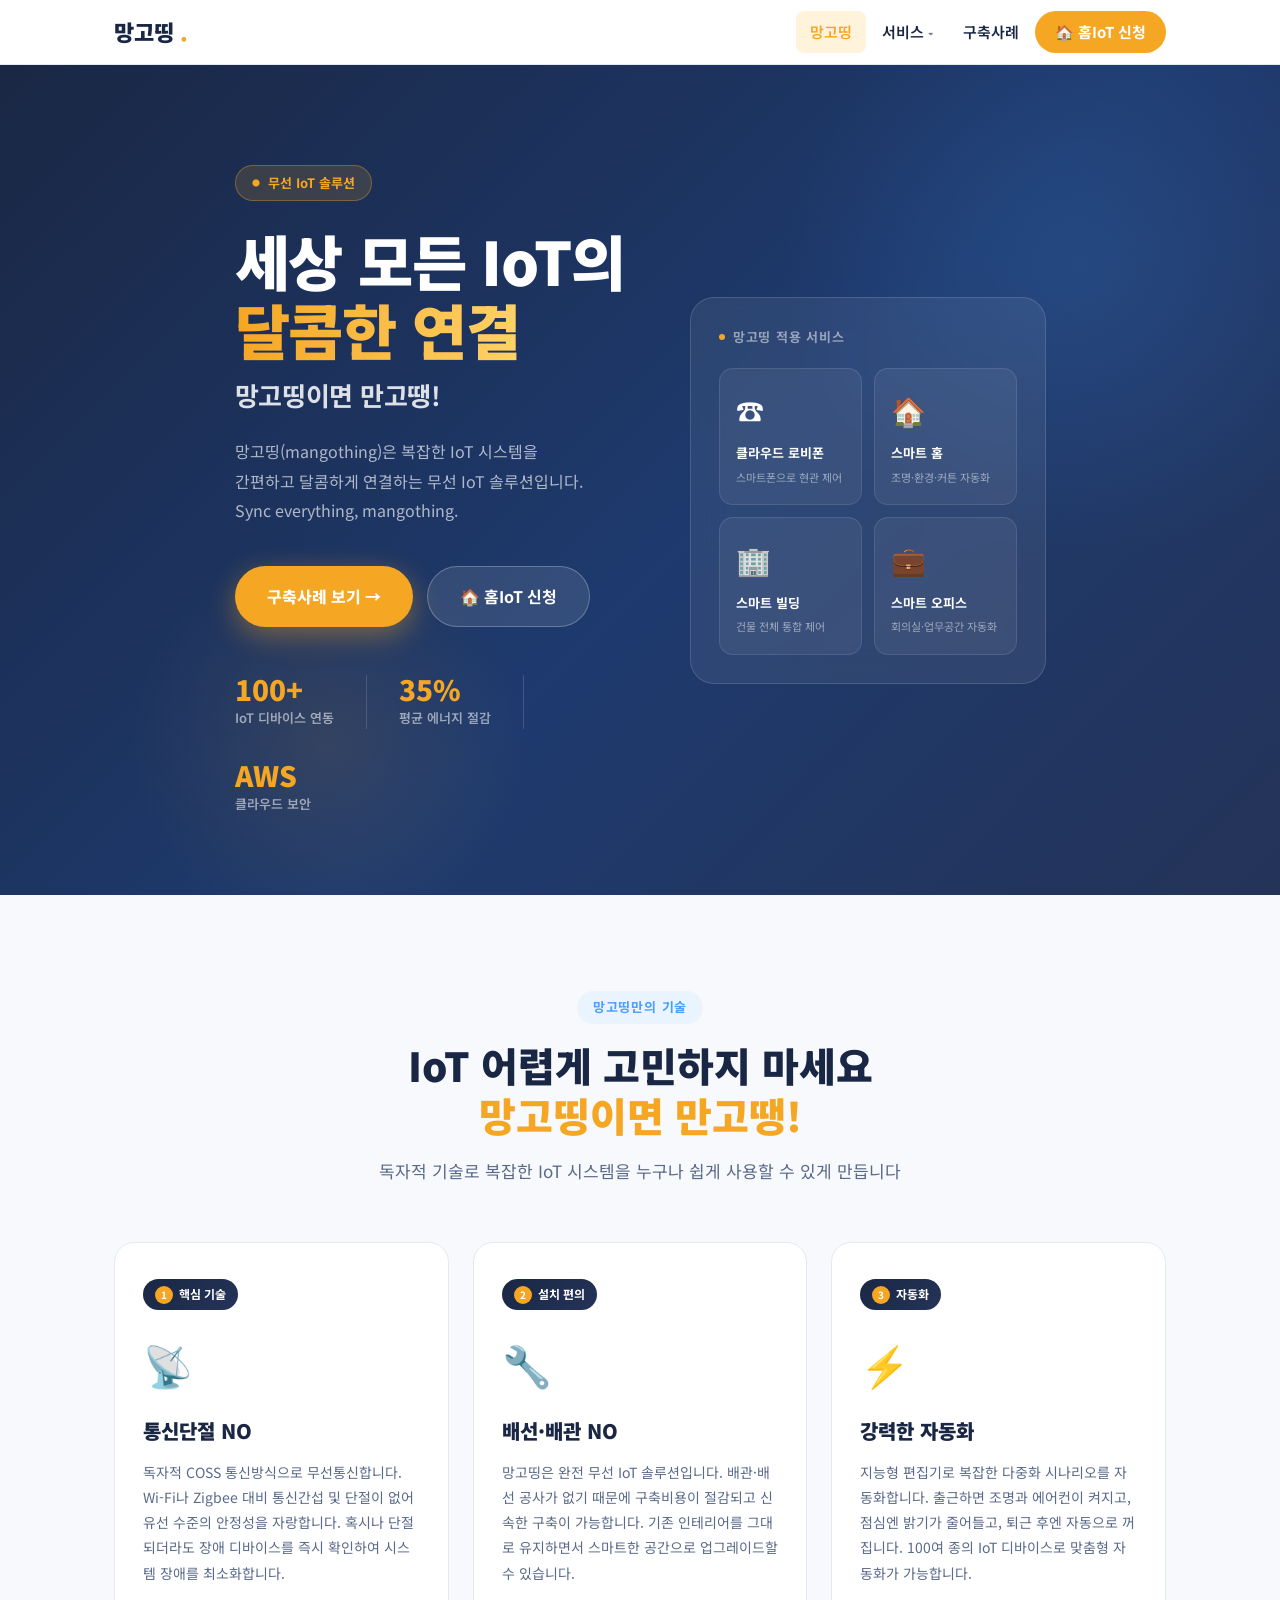
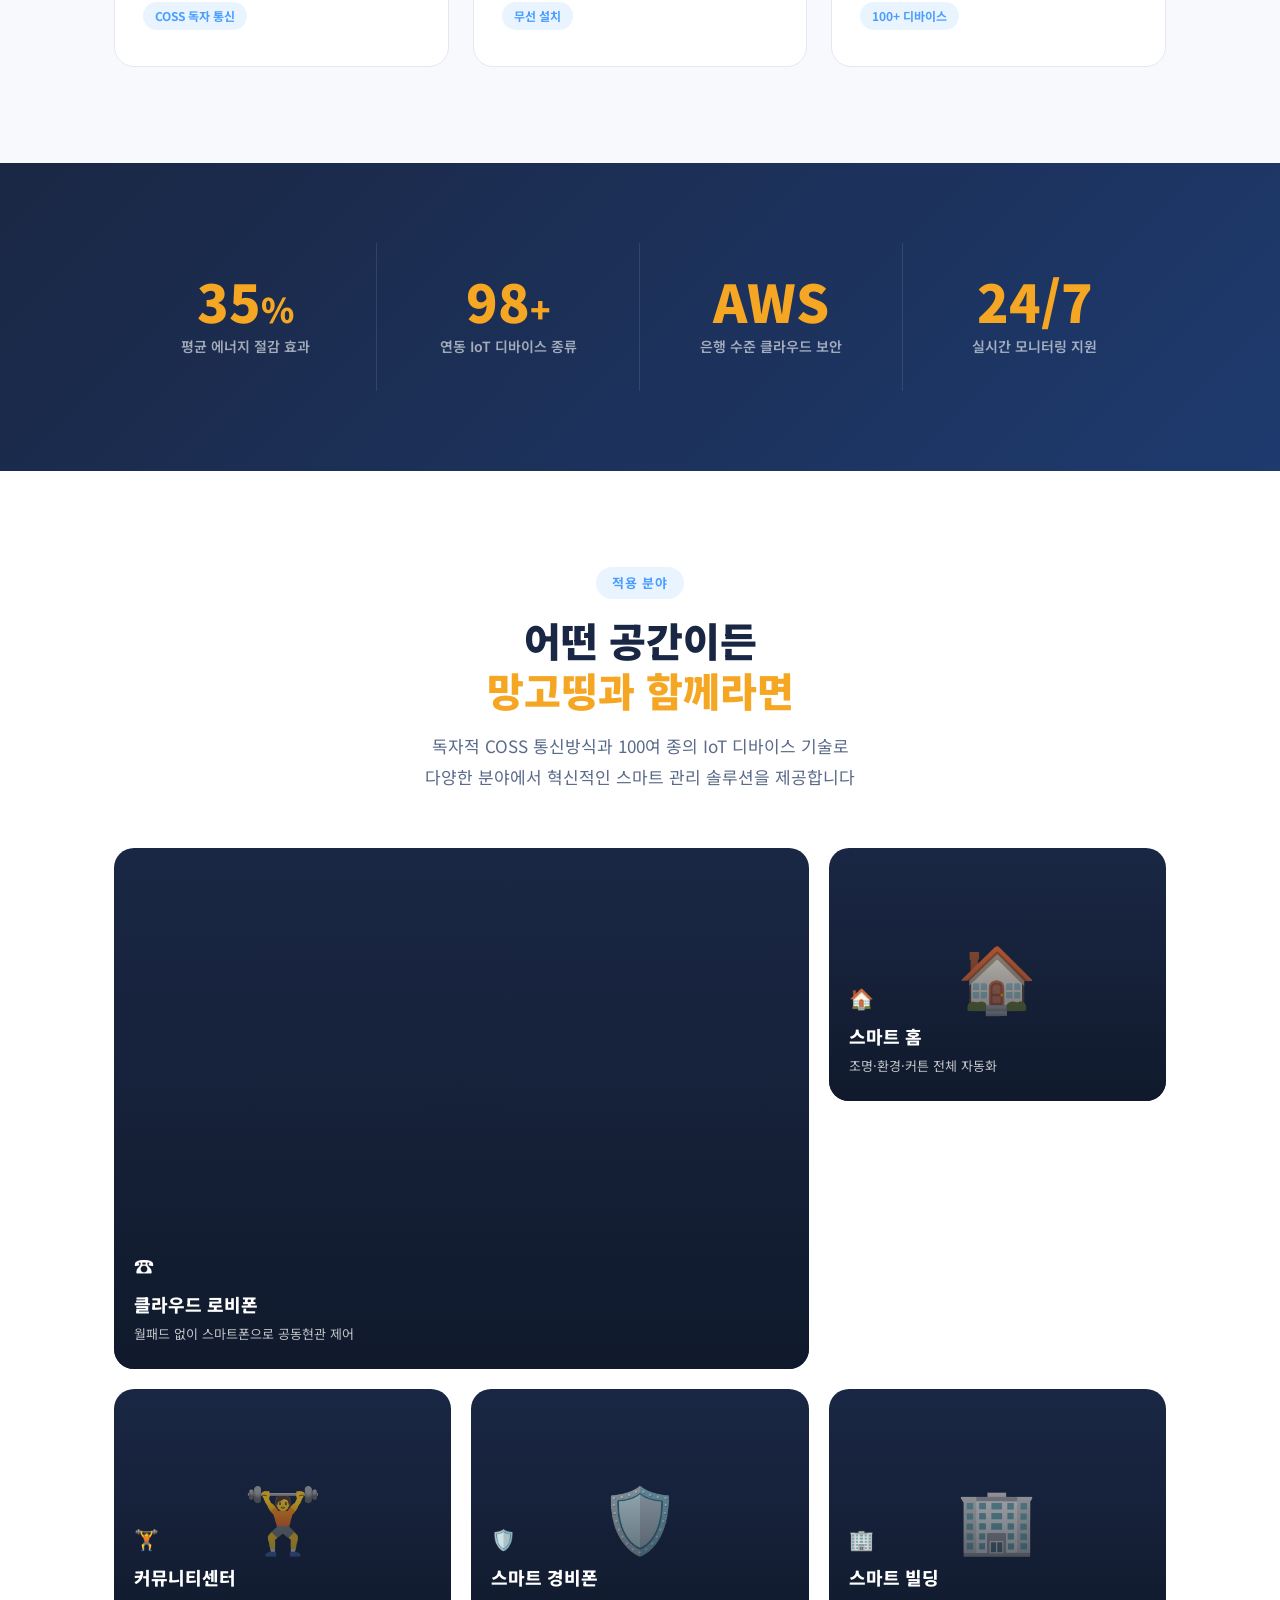
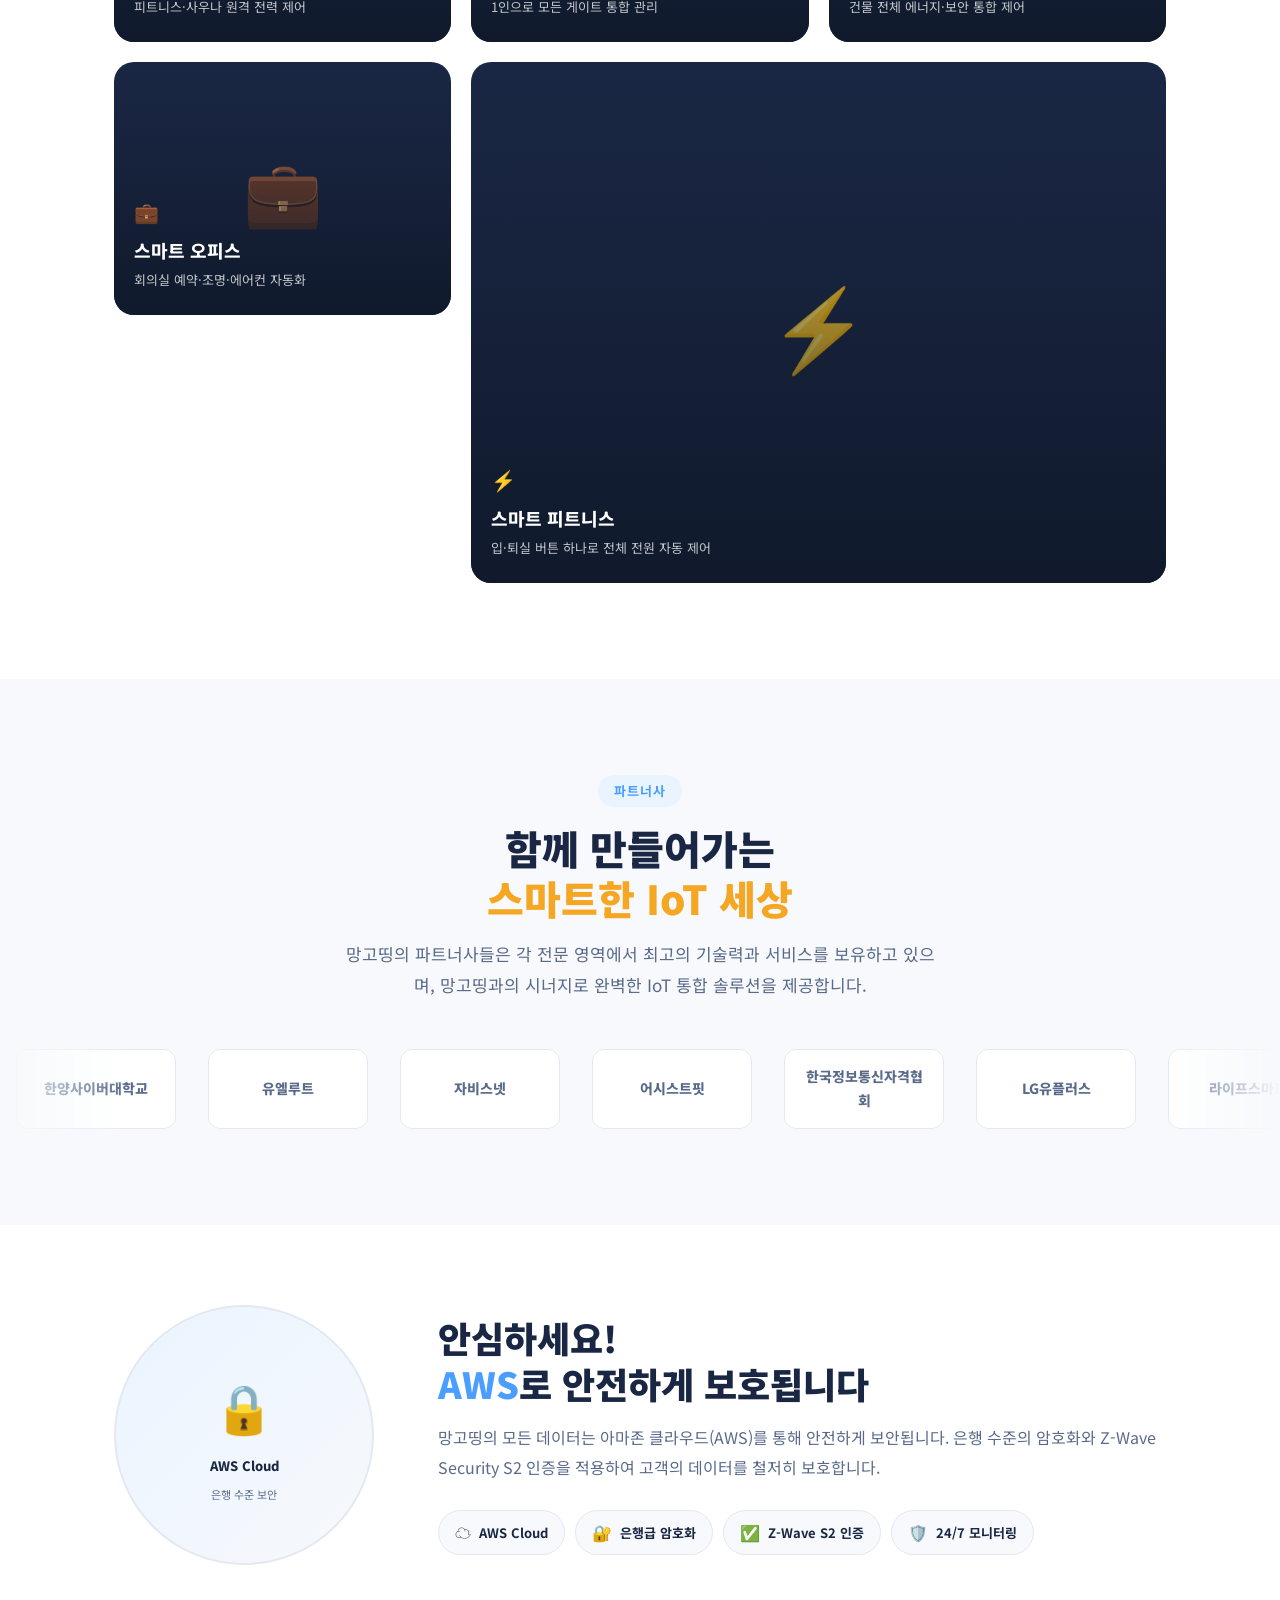
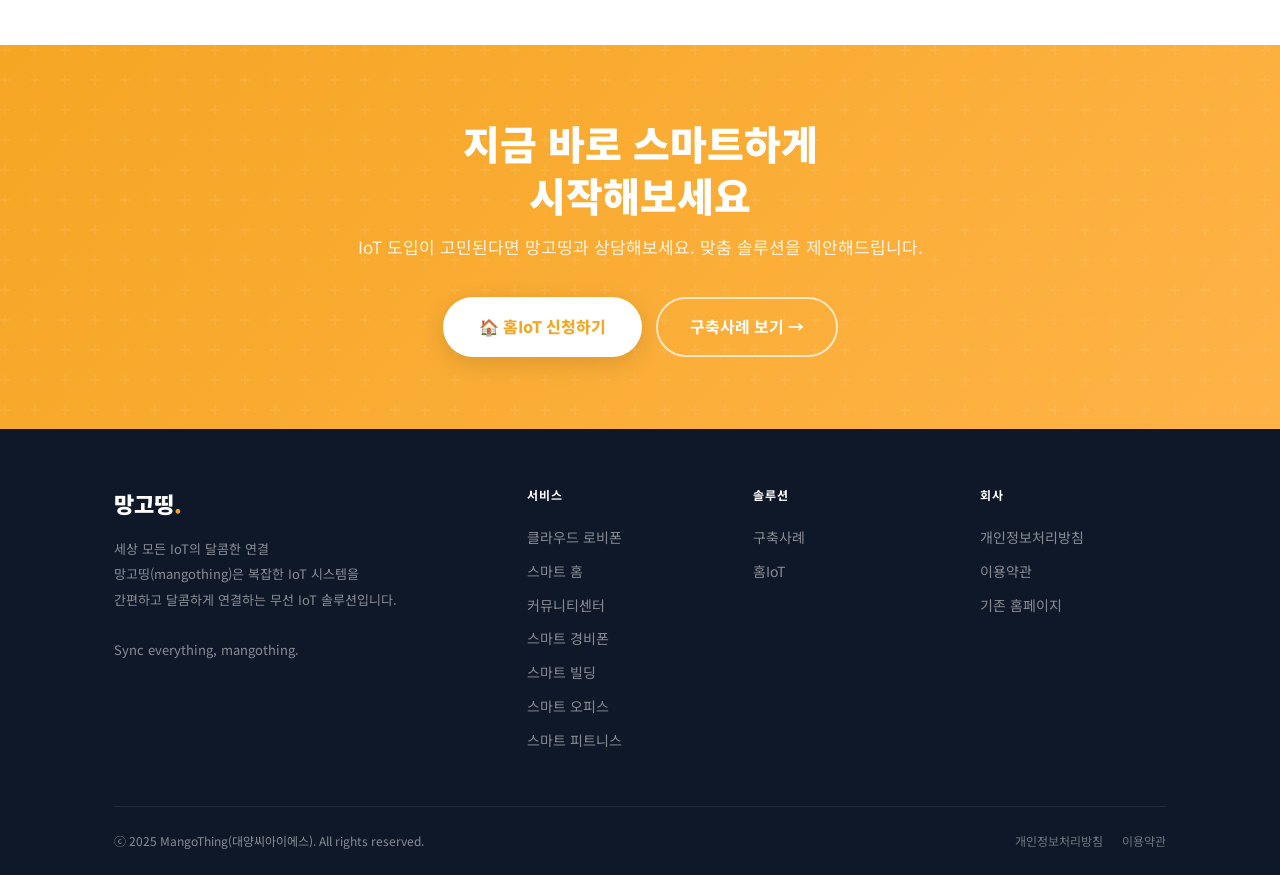
==== index.html @ 06075387 "Create index.html" ====
<!DOCTYPE html>
<html lang="ko">
<head>
  <meta charset="UTF-8" />
  <meta name="viewport" content="width=device-width, initial-scale=1.0" />
  <title>망고띵 | 세상 모든 IoT의 달콤한 연결</title>
  <meta name="description" content="망고띵(mangothing)은 복잡한 IoT 시스템을 간편하고 달콤하게 연결하는 무선 IoT 솔루션입니다. 독자적 COSS 통신방식으로 스마트홈, 스마트빌딩, 스마트오피스를 구축합니다." />
  <meta property="og:title"       content="망고띵 | 세상 모든 IoT의 달콤한 연결" />
  <meta property="og:description" content="복잡한 IoT 시스템을 간편하고 달콤하게 연결하는 무선 IoT 솔루션" />
  <meta property="og:url"         content="https://www.mangothing.com/" />
  <meta property="og:type"        content="website" />

  <link rel="preconnect" href="https://fonts.googleapis.com" />
  <link rel="preconnect" href="https://fonts.gstatic.com" crossorigin />
  <link href="https://fonts.googleapis.com/css2?family=Noto+Sans+KR:wght@400;600;700;900&display=swap" rel="stylesheet" />

  <style>
  /* =====================================================
     RESET & BASE
     ===================================================== */
  *, *::before, *::after { box-sizing: border-box; margin: 0; padding: 0; }
  html { scroll-behavior: smooth; }
  body {
    font-family: 'Noto Sans KR', 'Apple SD Gothic Neo', sans-serif;
    color: #1A2744;
    background: #fff;
    line-height: 1.7;
    -webkit-font-smoothing: antialiased;
    overflow-x: hidden;
  }
  a { text-decoration: none; color: inherit; }
  img { max-width: 100%; display: block; }

  /* =====================================================
     CSS 변수
     ===================================================== */
  :root {
    --mango:     #F5A623;
    --mango-dk:  #E8940F;
    --navy:      #1A2744;
    --navy-lt:   #243358;
    --sky:       #4A9EFF;
    --sky-lt:    #EAF4FF;
    --gray-bg:   #F7F9FC;
    --gray-line: #E4E8F0;
    --text-sub:  #5A6A8A;
    --white:     #FFFFFF;
    --radius:    16px;
    --shadow:    0 4px 24px rgba(26,39,68,.10);
    --max-w:     1100px;
  }

  /* =====================================================
     공통 유틸
     ===================================================== */
  .container   { max-width: var(--max-w); margin: 0 auto; padding: 0 24px; }
  .text-center { text-align: center; }

  .section-label {
    display: inline-block;
    background: var(--sky-lt);
    color: var(--sky);
    font-size: 13px;
    font-weight: 700;
    letter-spacing: .06em;
    padding: 5px 16px;
    border-radius: 50px;
    margin-bottom: 16px;
  }
  .section-title {
    font-size: clamp(26px, 4vw, 40px);
    font-weight: 900;
    line-height: 1.25;
    margin-bottom: 16px;
  }
  .section-title em { color: var(--mango); font-style: normal; }
  .section-sub {
    font-size: 17px;
    color: var(--text-sub);
    line-height: 1.8;
  }
  section { padding: 96px 0; }

  /* =====================================================
     네비게이션
     ===================================================== */
  .gnb {
    position: sticky;
    top: 0;
    z-index: 1000;
    background: rgba(255,255,255,.96);
    backdrop-filter: blur(14px);
    -webkit-backdrop-filter: blur(14px);
    border-bottom: 1px solid var(--gray-line);
    transition: box-shadow .3s;
  }
  .gnb.scrolled { box-shadow: 0 2px 20px rgba(0,0,0,.08); }
  .gnb-inner {
    max-width: var(--max-w);
    margin: 0 auto;
    padding: 0 24px;
    height: 64px;
    display: flex;
    align-items: center;
    justify-content: space-between;
    gap: 24px;
  }
  .gnb-logo {
    font-size: 22px;
    font-weight: 900;
    color: var(--navy);
    flex-shrink: 0;
    display: flex;
    align-items: center;
    gap: 6px;
  }
  .gnb-logo .dot { color: var(--mango); }

  .gnb-menu {
    display: flex;
    align-items: center;
    gap: 2px;
    list-style: none;
  }
  .gnb-menu > li > a {
    font-size: 15px;
    font-weight: 600;
    color: var(--navy);
    padding: 8px 14px;
    border-radius: 8px;
    display: flex;
    align-items: center;
    gap: 4px;
    white-space: nowrap;
    transition: background .2s, color .2s;
  }
  .gnb-menu > li > a:hover,
  .gnb-menu > li > a.active {
    background: #FFF3DC;
    color: var(--mango);
  }
  .gnb-menu .cta-item > a {
    background: var(--mango);
    color: var(--white) !important;
    border-radius: 50px;
    padding: 8px 20px;
    font-weight: 700;
  }
  .gnb-menu .cta-item > a:hover { background: var(--mango-dk); }

  /* 드롭다운 */
  .has-drop { position: relative; }
  .has-drop .arrow {
    font-size: 10px;
    transition: transform .2s;
    opacity: .6;
  }
  .has-drop:hover .arrow { transform: rotate(180deg); }

  .dropdown {
    display: none;
    position: absolute;
    top: calc(100% + 6px);
    left: 0;
    background: var(--white);
    border: 1px solid var(--gray-line);
    border-radius: 14px;
    padding: 8px;
    min-width: 190px;
    box-shadow: 0 8px 32px rgba(0,0,0,.1);
    z-index: 200;
  }
  .has-drop:hover .dropdown { display: block; }
  .dropdown li { list-style: none; }
  .dropdown a {
    display: flex;
    align-items: center;
    gap: 8px;
    padding: 10px 14px;
    font-size: 14px;
    font-weight: 600;
    color: var(--navy);
    border-radius: 8px;
    transition: background .15s, color .15s;
  }
  .dropdown a:hover { background: var(--sky-lt); color: var(--sky); }

  /* 햄버거 */
  .gnb-ham {
    display: none;
    flex-direction: column;
    justify-content: center;
    gap: 5px;
    cursor: pointer;
    padding: 8px;
    background: none;
    border: none;
  }
  .gnb-ham span {
    display: block;
    width: 24px; height: 2px;
    background: var(--navy);
    border-radius: 2px;
    transition: all .3s;
  }
  .gnb-ham.open span:nth-child(1) { transform: translateY(7px) rotate(45deg); }
  .gnb-ham.open span:nth-child(2) { opacity: 0; transform: scaleX(0); }
  .gnb-ham.open span:nth-child(3) { transform: translateY(-7px) rotate(-45deg); }

  /* 모바일 메뉴 */
  .mobile-menu {
    display: none;
    position: fixed;
    top: 64px; left: 0; right: 0; bottom: 0;
    background: var(--white);
    z-index: 999;
    overflow-y: auto;
    padding: 16px 24px 48px;
    flex-direction: column;
    animation: slideDown .25s ease;
  }
  @keyframes slideDown {
    from { opacity: 0; transform: translateY(-10px); }
    to   { opacity: 1; transform: translateY(0); }
  }
  .mobile-menu.open { display: flex; }
  .m-label {
    font-size: 11px;
    font-weight: 700;
    color: var(--sky);
    letter-spacing: .1em;
    text-transform: uppercase;
    padding: 20px 0 6px;
  }
  .mobile-menu > a, .mobile-menu .m-sub {
    font-size: 16px;
    font-weight: 700;
    color: var(--navy);
    padding: 14px 0;
    border-bottom: 1px solid var(--gray-line);
    display: block;
    transition: color .2s;
  }
  .mobile-menu .m-sub { font-size: 15px; font-weight: 600; padding-left: 12px; color: var(--text-sub); }
  .mobile-menu > a:hover, .mobile-menu .m-sub:hover { color: var(--mango); }
  .mobile-cta {
    margin-top: 20px;
    display: block;
    background: var(--mango);
    color: var(--white) !important;
    font-size: 16px !important;
    font-weight: 800 !important;
    text-align: center;
    padding: 16px !important;
    border-radius: 50px !important;
    border-bottom: none !important;
  }
  .mobile-cta:hover { background: var(--mango-dk) !important; }

  @media (max-width: 860px) {
    .gnb-menu { display: none; }
    .gnb-ham  { display: flex; }
  }

  /* =====================================================
     HERO
     ===================================================== */
  .hero {
    background: linear-gradient(135deg, var(--navy) 0%, #1e3a6e 55%, #243358 100%);
    color: var(--white);
    padding: 100px 0 80px;
    position: relative;
    overflow: hidden;
    min-height: 680px;
    display: flex;
    align-items: center;
  }

  /* 배경 파티클 효과 */
  .hero-bg {
    position: absolute;
    inset: 0;
    pointer-events: none;
  }
  .hero-bg::before {
    content: '';
    position: absolute;
    width: 600px; height: 600px;
    border-radius: 50%;
    background: radial-gradient(circle, rgba(74,158,255,.15) 0%, transparent 70%);
    top: -100px; right: -100px;
  }
  .hero-bg::after {
    content: '';
    position: absolute;
    width: 400px; height: 400px;
    border-radius: 50%;
    background: radial-gradient(circle, rgba(245,166,35,.1) 0%, transparent 70%);
    bottom: -50px; left: 10%;
  }

  .hero-inner {
    display: flex;
    align-items: center;
    gap: 64px;
    position: relative;
    z-index: 1;
    width: 100%;
  }
  .hero-copy { flex: 1.1; }

  .hero-tag {
    display: inline-flex;
    align-items: center;
    gap: 8px;
    background: rgba(245,166,35,.15);
    border: 1px solid rgba(245,166,35,.35);
    color: var(--mango);
    font-size: 13px;
    font-weight: 700;
    padding: 6px 16px;
    border-radius: 50px;
    margin-bottom: 24px;
  }
  .hero-tag::before { content: '●'; font-size: 8px; animation: blink 1.5s infinite; }
  @keyframes blink { 0%,100%{ opacity:1 } 50%{ opacity:.3 } }

  .hero-title {
    font-size: clamp(36px, 5.5vw, 60px);
    font-weight: 900;
    line-height: 1.15;
    margin-bottom: 10px;
    letter-spacing: -.02em;
  }
  .hero-title .line2 {
    background: linear-gradient(90deg, var(--mango) 0%, #FFD166 100%);
    -webkit-background-clip: text;
    -webkit-text-fill-color: transparent;
    background-clip: text;
  }
  .hero-subtitle {
    font-size: clamp(18px, 2.5vw, 26px);
    font-weight: 700;
    color: rgba(255,255,255,.85);
    margin-bottom: 20px;
    letter-spacing: -.01em;
  }
  .hero-desc {
    font-size: 16px;
    color: rgba(255,255,255,.65);
    line-height: 1.85;
    margin-bottom: 40px;
    max-width: 480px;
  }
  .hero-btns {
    display: flex;
    gap: 14px;
    flex-wrap: wrap;
    margin-bottom: 48px;
  }
  .btn-primary {
    display: inline-flex;
    align-items: center;
    gap: 10px;
    background: var(--mango);
    color: var(--white);
    font-size: 16px;
    font-weight: 800;
    padding: 16px 32px;
    border-radius: 50px;
    box-shadow: 0 8px 28px rgba(245,166,35,.4);
    transition: background .2s, transform .2s, box-shadow .2s;
  }
  .btn-primary:hover {
    background: var(--mango-dk);
    transform: translateY(-2px);
    box-shadow: 0 12px 36px rgba(245,166,35,.5);
  }
  .btn-secondary {
    display: inline-flex;
    align-items: center;
    gap: 8px;
    background: rgba(255,255,255,.1);
    border: 1px solid rgba(255,255,255,.25);
    color: var(--white);
    font-size: 16px;
    font-weight: 700;
    padding: 16px 32px;
    border-radius: 50px;
    transition: background .2s, transform .2s;
  }
  .btn-secondary:hover { background: rgba(255,255,255,.18); transform: translateY(-2px); }

  /* 히어로 통계 */
  .hero-stats {
    display: flex;
    gap: 32px;
    flex-wrap: wrap;
  }
  .hero-stat .num {
    font-size: 28px;
    font-weight: 900;
    color: var(--mango);
    line-height: 1;
    margin-bottom: 4px;
  }
  .hero-stat .label {
    font-size: 13px;
    color: rgba(255,255,255,.55);
    font-weight: 600;
  }
  .hero-stat-divider {
    width: 1px;
    background: rgba(255,255,255,.15);
    align-self: stretch;
  }

  /* 히어로 우측 카드 */
  .hero-visual { flex: 1; }
  .hero-card {
    background: rgba(255,255,255,.07);
    border: 1px solid rgba(255,255,255,.14);
    backdrop-filter: blur(16px);
    border-radius: 24px;
    padding: 28px;
  }
  .hero-card-title {
    font-size: 13px;
    font-weight: 700;
    color: rgba(255,255,255,.5);
    letter-spacing: .06em;
    text-transform: uppercase;
    margin-bottom: 20px;
    display: flex;
    align-items: center;
    gap: 8px;
  }
  .hero-card-title::before {
    content: '';
    display: inline-block;
    width: 6px; height: 6px;
    border-radius: 50%;
    background: var(--mango);
  }
  .service-grid {
    display: grid;
    grid-template-columns: 1fr 1fr;
    gap: 12px;
  }
  .service-item {
    background: rgba(255,255,255,.06);
    border: 1px solid rgba(255,255,255,.1);
    border-radius: 14px;
    padding: 18px 16px;
    transition: background .2s, border-color .2s, transform .2s;
    cursor: pointer;
  }
  .service-item:hover {
    background: rgba(245,166,35,.12);
    border-color: rgba(245,166,35,.3);
    transform: translateY(-2px);
  }
  .service-item .s-icon { font-size: 28px; margin-bottom: 8px; }
  .service-item .s-name { font-size: 13px; font-weight: 700; color: var(--white); margin-bottom: 3px; }
  .service-item .s-desc { font-size: 11px; color: rgba(255,255,255,.5); }

  /* =====================================================
     강점 섹션
     ===================================================== */
  .strength { background: var(--gray-bg); }
  .strength-grid {
    display: grid;
    grid-template-columns: repeat(auto-fit, minmax(260px, 1fr));
    gap: 24px;
    margin-top: 56px;
  }
  .strength-card {
    background: var(--white);
    border: 1px solid var(--gray-line);
    border-radius: 20px;
    padding: 36px 28px;
    position: relative;
    overflow: hidden;
    transition: transform .25s, box-shadow .25s;
  }
  .strength-card::before {
    content: '';
    position: absolute;
    top: 0; left: 0; right: 0;
    height: 4px;
    background: linear-gradient(90deg, var(--mango), var(--sky));
    transform: scaleX(0);
    transform-origin: left;
    transition: transform .3s;
  }
  .strength-card:hover { transform: translateY(-4px); box-shadow: var(--shadow); }
  .strength-card:hover::before { transform: scaleX(1); }
  .strength-card .badge {
    display: inline-flex;
    align-items: center;
    gap: 6px;
    background: linear-gradient(135deg, var(--navy), var(--navy-lt));
    color: var(--white);
    font-size: 12px;
    font-weight: 700;
    padding: 5px 12px;
    border-radius: 50px;
    margin-bottom: 20px;
  }
  .strength-card .badge .no {
    background: var(--mango);
    width: 18px; height: 18px;
    border-radius: 50%;
    display: flex;
    align-items: center;
    justify-content: center;
    font-size: 10px;
  }
  .strength-card .icon { font-size: 40px; margin-bottom: 16px; }
  .strength-card h3 { font-size: 20px; font-weight: 900; margin-bottom: 12px; }
  .strength-card p  { font-size: 14px; color: var(--text-sub); line-height: 1.8; }
  .strength-card .tag {
    display: inline-block;
    margin-top: 16px;
    background: var(--sky-lt);
    color: var(--sky);
    font-size: 12px;
    font-weight: 700;
    padding: 4px 12px;
    border-radius: 50px;
  }

  /* =====================================================
     수치 카운터
     ===================================================== */
  .numbers {
    background: linear-gradient(135deg, var(--navy), #1e3a6e);
    color: var(--white);
    padding: 80px 0;
  }
  .numbers-grid {
    display: grid;
    grid-template-columns: repeat(4, 1fr);
    gap: 0;
  }
  .num-item {
    text-align: center;
    padding: 32px 24px;
    border-right: 1px solid rgba(255,255,255,.1);
  }
  .num-item:last-child { border-right: none; }
  .num-item .value {
    font-size: clamp(36px, 5vw, 52px);
    font-weight: 900;
    color: var(--mango);
    line-height: 1;
    margin-bottom: 8px;
  }
  .num-item .value span { font-size: .65em; }
  .num-item .desc { font-size: 14px; color: rgba(255,255,255,.6); font-weight: 600; }

  /* =====================================================
     적용 분야
     ===================================================== */
  .solutions { background: var(--white); }
  .solutions-intro {
    max-width: 600px;
    margin: 0 auto 56px;
  }
  .solution-grid {
    display: grid;
    grid-template-columns: repeat(3, 1fr);
    gap: 20px;
  }
  .solution-card {
    border-radius: 20px;
    overflow: hidden;
    position: relative;
    aspect-ratio: 4/3;
    cursor: pointer;
    display: block;
    background: var(--navy);
  }
  .sol-bg {
    position: absolute;
    inset: 0;
    display: flex;
    align-items: center;
    justify-content: center;
    font-size: 64px;
    transition: transform .4s;
  }
  .solution-card:hover .sol-bg { transform: scale(1.08); }
  .sol-overlay {
    position: absolute;
    inset: 0;
    background: linear-gradient(to top, rgba(15,24,41,.9) 0%, rgba(15,24,41,.3) 60%, transparent 100%);
    transition: background .3s;
  }
  .solution-card:hover .sol-overlay {
    background: linear-gradient(to top, rgba(245,166,35,.7) 0%, rgba(15,24,41,.3) 60%, transparent 100%);
  }
  .sol-content {
    position: absolute;
    bottom: 0;
    left: 0;
    right: 0;
    padding: 24px 20px;
    color: var(--white);
  }
  .sol-content .sol-icon { font-size: 20px; margin-bottom: 6px; }
  .sol-content h3 { font-size: 18px; font-weight: 800; margin-bottom: 4px; }
  .sol-content p  { font-size: 13px; color: rgba(255,255,255,.75); }
  .sol-arrow {
    position: absolute;
    top: 16px; right: 16px;
    width: 32px; height: 32px;
    border-radius: 50%;
    background: rgba(255,255,255,.15);
    display: flex;
    align-items: center;
    justify-content: center;
    color: var(--white);
    font-size: 14px;
    opacity: 0;
    transform: translateX(-8px);
    transition: opacity .3s, transform .3s;
  }
  .solution-card:hover .sol-arrow { opacity: 1; transform: translateX(0); }

  /* 넓은 카드 */
  .solution-card.wide { grid-column: span 2; }
  .solution-card.wide .sol-bg { font-size: 80px; }

  /* =====================================================
     파트너
     ===================================================== */
  .partners { background: var(--gray-bg); }
  .partner-desc { max-width: 600px; margin: 0 auto 48px; }
  .partner-track-wrap {
    overflow: hidden;
    -webkit-mask: linear-gradient(to right, transparent 0%, black 10%, black 90%, transparent 100%);
    mask: linear-gradient(to right, transparent 0%, black 10%, black 90%, transparent 100%);
  }
  .partner-track {
    display: flex;
    gap: 0;
    animation: marquee 22s linear infinite;
    width: max-content;
  }
  .partner-track:hover { animation-play-state: paused; }
  @keyframes marquee {
    from { transform: translateX(0); }
    to   { transform: translateX(-50%); }
  }
  .partner-item {
    flex-shrink: 0;
    width: 160px;
    height: 80px;
    display: flex;
    align-items: center;
    justify-content: center;
    margin: 0 16px;
    background: var(--white);
    border: 1px solid var(--gray-line);
    border-radius: 12px;
    font-size: 14px;
    font-weight: 800;
    color: var(--text-sub);
    padding: 0 20px;
    text-align: center;
    transition: border-color .2s, color .2s;
  }
  .partner-item:hover { border-color: var(--mango); color: var(--mango); }

  /* =====================================================
     AWS 보안
     ===================================================== */
  .security {
    background: var(--white);
    padding: 80px 0;
  }
  .security-inner {
    display: flex;
    align-items: center;
    gap: 64px;
    max-width: var(--max-w);
    margin: 0 auto;
    padding: 0 24px;
  }
  .security-visual {
    flex-shrink: 0;
    width: 260px;
    height: 260px;
    border-radius: 50%;
    background: linear-gradient(135deg, var(--sky-lt), var(--gray-bg));
    border: 2px solid var(--gray-line);
    display: flex;
    flex-direction: column;
    align-items: center;
    justify-content: center;
    gap: 8px;
    text-align: center;
  }
  .security-visual .lock { font-size: 48px; }
  .security-visual .s-label { font-size: 13px; font-weight: 800; color: var(--navy); }
  .security-visual .s-sub   { font-size: 11px; color: var(--text-sub); }
  .security-copy { flex: 1; }
  .security-copy h2 { font-size: clamp(24px, 3.5vw, 36px); font-weight: 900; margin-bottom: 16px; line-height: 1.3; }
  .security-copy h2 em { color: var(--sky); font-style: normal; }
  .security-copy p { font-size: 16px; color: var(--text-sub); line-height: 1.85; margin-bottom: 28px; }
  .security-badges { display: flex; flex-wrap: wrap; gap: 10px; }
  .sec-badge {
    display: flex;
    align-items: center;
    gap: 8px;
    background: var(--gray-bg);
    border: 1px solid var(--gray-line);
    border-radius: 50px;
    padding: 8px 16px;
    font-size: 13px;
    font-weight: 700;
    color: var(--navy);
  }
  .sec-badge .icon { font-size: 16px; }

  /* =====================================================
     CTA 배너
     ===================================================== */
  .cta-banner {
    background: linear-gradient(135deg, var(--mango) 0%, #FFB347 100%);
    padding: 72px 0;
    text-align: center;
    position: relative;
    overflow: hidden;
  }
  .cta-banner::before {
    content: '';
    position: absolute;
    inset: 0;
    background: url("data:image/svg+xml,%3Csvg width='60' height='60' viewBox='0 0 60 60' xmlns='http://www.w3.org/2000/svg'%3E%3Cg fill='none' fill-rule='evenodd'%3E%3Cg fill='%23ffffff' fill-opacity='0.06'%3E%3Cpath d='M36 34v-4h-2v4h-4v2h4v4h2v-4h4v-2h-4zm0-30V0h-2v4h-4v2h4v4h2V6h4V4h-4zM6 34v-4H4v4H0v2h4v4h2v-4h4v-2H6zM6 4V0H4v4H0v2h4v4h2V6h4V4H6z'/%3E%3C/g%3E%3C/g%3E%3C/svg%3E");
  }
  .cta-banner-inner { position: relative; z-index: 1; }
  .cta-banner h2 {
    font-size: clamp(24px, 4vw, 40px);
    font-weight: 900;
    color: var(--white);
    margin-bottom: 12px;
    line-height: 1.3;
  }
  .cta-banner p {
    font-size: 17px;
    color: rgba(255,255,255,.85);
    margin-bottom: 36px;
  }
  .cta-banner-btns { display: flex; gap: 14px; justify-content: center; flex-wrap: wrap; }
  .btn-white {
    display: inline-flex;
    align-items: center;
    gap: 10px;
    background: var(--white);
    color: var(--mango);
    font-size: 16px;
    font-weight: 800;
    padding: 16px 36px;
    border-radius: 50px;
    box-shadow: 0 6px 24px rgba(0,0,0,.12);
    transition: transform .2s, box-shadow .2s;
  }
  .btn-white:hover { transform: translateY(-2px); box-shadow: 0 12px 32px rgba(0,0,0,.15); }
  .btn-outline-white {
    display: inline-flex;
    align-items: center;
    gap: 10px;
    background: transparent;
    border: 2px solid rgba(255,255,255,.7);
    color: var(--white);
    font-size: 16px;
    font-weight: 700;
    padding: 14px 32px;
    border-radius: 50px;
    transition: background .2s, transform .2s;
  }
  .btn-outline-white:hover { background: rgba(255,255,255,.15); transform: translateY(-2px); }

  /* =====================================================
     푸터
     ===================================================== */
  .site-footer {
    background: #0F1829;
    color: rgba(255,255,255,.5);
    padding: 56px 0 0;
  }
  .footer-grid {
    display: grid;
    grid-template-columns: 2fr 1fr 1fr 1fr;
    gap: 40px;
    padding-bottom: 48px;
  }
  .f-logo { font-size: 22px; font-weight: 900; color: var(--white); margin-bottom: 14px; }
  .f-logo span { color: var(--mango); }
  .footer-brand p { font-size: 13px; line-height: 1.95; }
  .footer-col h4 {
    font-size: 12px;
    font-weight: 700;
    color: var(--white);
    letter-spacing: .08em;
    text-transform: uppercase;
    margin-bottom: 16px;
  }
  .footer-col a {
    display: block;
    font-size: 14px;
    color: rgba(255,255,255,.5);
    padding: 5px 0;
    transition: color .2s;
  }
  .footer-col a:hover { color: var(--mango); }
  .footer-bottom {
    border-top: 1px solid rgba(255,255,255,.08);
    padding: 24px 0;
    display: flex;
    justify-content: space-between;
    flex-wrap: wrap;
    gap: 8px;
    font-size: 12px;
  }
  .footer-bottom a { color: rgba(255,255,255,.4); margin-left: 16px; }
  .footer-bottom a:hover { color: var(--mango); }

  /* =====================================================
     반응형
     ===================================================== */
  @media (max-width: 1024px) {
    .numbers-grid { grid-template-columns: repeat(2,1fr); }
    .num-item:nth-child(2) { border-right: none; }
    .num-item:nth-child(3) { border-top: 1px solid rgba(255,255,255,.1); }
    .solution-grid { grid-template-columns: 1fr 1fr; }
    .solution-card.wide { grid-column: span 1; }
    .footer-grid { grid-template-columns: 1fr 1fr; }
  }
  @media (max-width: 768px) {
    section { padding: 64px 0; }
    .hero { padding: 64px 0 56px; min-height: auto; }
    .hero-inner { flex-direction: column; gap: 40px; }
    .hero-visual { width: 100%; }
    .service-grid { grid-template-columns: 1fr 1fr; }
    .security-inner { flex-direction: column; gap: 32px; }
    .security-visual { width: 200px; height: 200px; }
    .solution-grid { grid-template-columns: 1fr; }
    .solution-card { aspect-ratio: 3/2; }
    .footer-grid { grid-template-columns: 1fr; gap: 28px; }
  }
  @media (max-width: 480px) {
    .hero-btns { flex-direction: column; }
    .btn-primary, .btn-secondary { justify-content: center; }
    .hero-stats { gap: 20px; }
    .numbers-grid { grid-template-columns: 1fr 1fr; }
    .strength-grid { grid-template-columns: 1fr; }
  }
  </style>
</head>
<body>

<!-- =====================================================
     네비게이션
     ===================================================== -->
<nav class="gnb" id="gnb">
  <div class="gnb-inner">
    <a class="gnb-logo" href="/mango/index.html">
      망고띵<span class="dot">.</span>
    </a>
    <ul class="gnb-menu">
      <li><a href="/mango/index.html" class="active">망고띵</a></li>
      <li class="has-drop">
        <a href="#">서비스 <span class="arrow">▾</span></a>
        <ul class="dropdown">
          <li><a href="/mango/cloud-lobby.html">☎️ 클라우드 로비폰</a></li>
          <li><a href="/mango/smart-home.html">🏠 스마트 홈</a></li>
          <li><a href="/mango/community.html">🏋️ 커뮤니티센터</a></li>
          <li><a href="/mango/smart-guard.html">🛡️ 스마트 경비폰</a></li>
          <li><a href="/mango/smart-building.html">🏢 스마트 빌딩</a></li>
          <li><a href="/mango/smart-office.html">💼 스마트 오피스</a></li>
          <li><a href="/mango/smart-fitness.html">⚡ 스마트 피트니스</a></li>
        </ul>
      </li>
      <li><a href="/mango/cases.html">구축사례</a></li>
      <li class="cta-item"><a href="/mango/homeiot.html">🏠 홈IoT 신청</a></li>
    </ul>
    <button class="gnb-ham" id="hamBtn" aria-label="메뉴 열기">
      <span></span><span></span><span></span>
    </button>
  </div>
</nav>

<!-- 모바일 메뉴 -->
<div class="mobile-menu" id="mobileMenu">
  <a href="/mango/index.html">망고띵</a>
  <span class="m-label">서비스</span>
  <a class="m-sub" href="/mango/cloud-lobby.html">☎️ 클라우드 로비폰</a>
  <a class="m-sub" href="/mango/smart-home.html">🏠 스마트 홈</a>
  <a class="m-sub" href="/mango/community.html">🏋️ 커뮤니티센터</a>
  <a class="m-sub" href="/mango/smart-guard.html">🛡️ 스마트 경비폰</a>
  <a class="m-sub" href="/mango/smart-building.html">🏢 스마트 빌딩</a>
  <a class="m-sub" href="/mango/smart-office.html">💼 스마트 오피스</a>
  <a class="m-sub" href="/mango/smart-fitness.html">⚡ 스마트 피트니스</a>
  <a href="/mango/cases.html">구축사례</a>
  <a class="mobile-cta" href="/mango/homeiot.html">🏠 홈IoT 상담 신청</a>
</div>

<!-- =====================================================
     HERO
     ===================================================== -->
<section class="hero">
  <div class="hero-bg"></div>
  <div class="container">
    <div class="hero-inner">
      <div class="hero-copy">
        <div class="hero-tag">무선 IoT 솔루션</div>
        <h1 class="hero-title">
          세상 모든 IoT의<br>
          <span class="line2">달콤한 연결</span>
        </h1>
        <p class="hero-subtitle">망고띵이면 만고땡!</p>
        <p class="hero-desc">
          망고띵(mangothing)은 복잡한 IoT 시스템을<br>
          간편하고 달콤하게 연결하는 무선 IoT 솔루션입니다.<br>
          Sync everything, mangothing.
        </p>
        <div class="hero-btns">
          <a class="btn-primary" href="/mango/cases.html">구축사례 보기 →</a>
          <a class="btn-secondary" href="/mango/homeiot.html">🏠 홈IoT 신청</a>
        </div>
        <div class="hero-stats">
          <div class="hero-stat">
            <div class="num">100<span>+</span></div>
            <div class="label">IoT 디바이스 연동</div>
          </div>
          <div class="hero-stat-divider"></div>
          <div class="hero-stat">
            <div class="num">35<span>%</span></div>
            <div class="label">평균 에너지 절감</div>
          </div>
          <div class="hero-stat-divider"></div>
          <div class="hero-stat">
            <div class="num">AWS</div>
            <div class="label">클라우드 보안</div>
          </div>
        </div>
      </div>

      <div class="hero-visual">
        <div class="hero-card">
          <div class="hero-card-title">망고띵 적용 서비스</div>
          <div class="service-grid">
            <a class="service-item" href="/mango/cloud-lobby.html">
              <div class="s-icon">☎️</div>
              <div class="s-name">클라우드 로비폰</div>
              <div class="s-desc">스마트폰으로 현관 제어</div>
            </a>
            <a class="service-item" href="/mango/smart-home.html">
              <div class="s-icon">🏠</div>
              <div class="s-name">스마트 홈</div>
              <div class="s-desc">조명·환경·커튼 자동화</div>
            </a>
            <a class="service-item" href="/mango/smart-building.html">
              <div class="s-icon">🏢</div>
              <div class="s-name">스마트 빌딩</div>
              <div class="s-desc">건물 전체 통합 제어</div>
            </a>
            <a class="service-item" href="/mango/smart-office.html">
              <div class="s-icon">💼</div>
              <div class="s-name">스마트 오피스</div>
              <div class="s-desc">회의실·업무공간 자동화</div>
            </a>
          </div>
        </div>
      </div>
    </div>
  </div>
</section>

<!-- =====================================================
     3대 강점
     ===================================================== -->
<section class="strength">
  <div class="container">
    <div class="text-center">
      <span class="section-label">망고띵만의 기술</span>
      <h2 class="section-title">IoT 어렵게 고민하지 마세요<br><em>망고띵이면 만고땡!</em></h2>
      <p class="section-sub">독자적 기술로 복잡한 IoT 시스템을 누구나 쉽게 사용할 수 있게 만듭니다</p>
    </div>
    <div class="strength-grid">

      <div class="strength-card">
        <div class="badge"><span class="no">1</span> 핵심 기술</div>
        <div class="icon">📡</div>
        <h3>통신단절 NO</h3>
        <p>독자적 COSS 통신방식으로 무선통신합니다. Wi-Fi나 Zigbee 대비 통신간섭 및 단절이 없어 유선 수준의 안정성을 자랑합니다. 혹시나 단절되더라도 장애 디바이스를 즉시 확인하여 시스템 장애를 최소화합니다.</p>
        <span class="tag">COSS 독자 통신</span>
      </div>

      <div class="strength-card">
        <div class="badge"><span class="no">2</span> 설치 편의</div>
        <div class="icon">🔧</div>
        <h3>배선·배관 NO</h3>
        <p>망고띵은 완전 무선 IoT 솔루션입니다. 배관·배선 공사가 없기 때문에 구축비용이 절감되고 신속한 구축이 가능합니다. 기존 인테리어를 그대로 유지하면서 스마트한 공간으로 업그레이드할 수 있습니다.</p>
        <span class="tag">무선 설치</span>
      </div>

      <div class="strength-card">
        <div class="badge"><span class="no">3</span> 자동화</div>
        <div class="icon">⚡</div>
        <h3>강력한 자동화</h3>
        <p>지능형 편집기로 복잡한 다중화 시나리오를 자동화합니다. 출근하면 조명과 에어컨이 켜지고, 점심엔 밝기가 줄어들고, 퇴근 후엔 자동으로 꺼집니다. 100여 종의 IoT 디바이스로 맞춤형 자동화가 가능합니다.</p>
        <span class="tag">100+ 디바이스</span>
      </div>

    </div>
  </div>
</section>

<!-- =====================================================
     수치
     ===================================================== -->
<div class="numbers">
  <div class="container">
    <div class="numbers-grid">
      <div class="num-item">
        <div class="value" data-target="35">0<span>%</span></div>
        <div class="desc">평균 에너지 절감 효과</div>
      </div>
      <div class="num-item">
        <div class="value" data-target="100">0<span>+</span></div>
        <div class="desc">연동 IoT 디바이스 종류</div>
      </div>
      <div class="num-item">
        <div class="value" data-target="0">AWS<span></span></div>
        <div class="desc">은행 수준 클라우드 보안</div>
      </div>
      <div class="num-item">
        <div class="value" data-target="0">24/7<span></span></div>
        <div class="desc">실시간 모니터링 지원</div>
      </div>
    </div>
  </div>
</div>

<!-- =====================================================
     적용 분야
     ===================================================== -->
<section class="solutions">
  <div class="container">
    <div class="text-center solutions-intro">
      <span class="section-label">적용 분야</span>
      <h2 class="section-title">어떤 공간이든<br><em>망고띵과 함께라면</em></h2>
      <p class="section-sub">독자적 COSS 통신방식과 100여 종의 IoT 디바이스 기술로<br>다양한 분야에서 혁신적인 스마트 관리 솔루션을 제공합니다</p>
    </div>
    <div class="solution-grid">

      <a class="solution-card wide" href="/mango/cloud-lobby.html">
        <div class="sol-bg">☎️</div>
        <div class="sol-overlay"></div>
        <div class="sol-arrow">→</div>
        <div class="sol-content">
          <div class="sol-icon">☎️</div>
          <h3>클라우드 로비폰</h3>
          <p>월패드 없이 스마트폰으로 공동현관 제어</p>
        </div>
      </a>

      <a class="solution-card" href="/mango/smart-home.html">
        <div class="sol-bg">🏠</div>
        <div class="sol-overlay"></div>
        <div class="sol-arrow">→</div>
        <div class="sol-content">
          <div class="sol-icon">🏠</div>
          <h3>스마트 홈</h3>
          <p>조명·환경·커튼 전체 자동화</p>
        </div>
      </a>

      <a class="solution-card" href="/mango/community.html">
        <div class="sol-bg">🏋️</div>
        <div class="sol-overlay"></div>
        <div class="sol-arrow">→</div>
        <div class="sol-content">
          <div class="sol-icon">🏋️</div>
          <h3>커뮤니티센터</h3>
          <p>피트니스·사우나 원격 전력 제어</p>
        </div>
      </a>

      <a class="solution-card" href="/mango/smart-guard.html">
        <div class="sol-bg">🛡️</div>
        <div class="sol-overlay"></div>
        <div class="sol-arrow">→</div>
        <div class="sol-content">
          <div class="sol-icon">🛡️</div>
          <h3>스마트 경비폰</h3>
          <p>1인으로 모든 게이트 통합 관리</p>
        </div>
      </a>

      <a class="solution-card" href="/mango/smart-building.html">
        <div class="sol-bg">🏢</div>
        <div class="sol-overlay"></div>
        <div class="sol-arrow">→</div>
        <div class="sol-content">
          <div class="sol-icon">🏢</div>
          <h3>스마트 빌딩</h3>
          <p>건물 전체 에너지·보안 통합 제어</p>
        </div>
      </a>

      <a class="solution-card" href="/mango/smart-office.html">
        <div class="sol-bg">💼</div>
        <div class="sol-overlay"></div>
        <div class="sol-arrow">→</div>
        <div class="sol-content">
          <div class="sol-icon">💼</div>
          <h3>스마트 오피스</h3>
          <p>회의실 예약·조명·에어컨 자동화</p>
        </div>
      </a>

      <a class="solution-card wide" href="/mango/smart-fitness.html">
        <div class="sol-bg">⚡</div>
        <div class="sol-overlay"></div>
        <div class="sol-arrow">→</div>
        <div class="sol-content">
          <div class="sol-icon">⚡</div>
          <h3>스마트 피트니스</h3>
          <p>입·퇴실 버튼 하나로 전체 전원 자동 제어</p>
        </div>
      </a>

    </div>
  </div>
</section>

<!-- =====================================================
     파트너
     ===================================================== -->
<section class="partners">
  <div class="container">
    <div class="text-center partner-desc">
      <span class="section-label">파트너사</span>
      <h2 class="section-title">함께 만들어가는<br><em>스마트한 IoT 세상</em></h2>
      <p class="section-sub">망고띵의 파트너사들은 각 전문 영역에서 최고의 기술력과 서비스를 보유하고 있으며, 망고띵과의 시너지로 완벽한 IoT 통합 솔루션을 제공합니다.</p>
    </div>
  </div>
  <div class="partner-track-wrap">
    <div class="partner-track" id="partnerTrack">
      <!-- 1세트 -->
      <div class="partner-item">한양사이버대학교</div>
      <div class="partner-item">유엘루트</div>
      <div class="partner-item">자비스넷</div>
      <div class="partner-item">어시스트핏</div>
      <div class="partner-item">한국정보통신자격협회</div>
      <div class="partner-item">LG유플러스</div>
      <div class="partner-item">라이프스마트</div>
      <div class="partner-item">아쿠복스</div>
      <!-- 2세트 (무한루프용) -->
      <div class="partner-item">한양사이버대학교</div>
      <div class="partner-item">유엘루트</div>
      <div class="partner-item">자비스넷</div>
      <div class="partner-item">어시스트핏</div>
      <div class="partner-item">한국정보통신자격협회</div>
      <div class="partner-item">LG유플러스</div>
      <div class="partner-item">라이프스마트</div>
      <div class="partner-item">아쿠복스</div>
    </div>
  </div>
</section>

<!-- =====================================================
     보안
     ===================================================== -->
<section class="security">
  <div class="security-inner">
    <div class="security-visual">
      <div class="lock">🔒</div>
      <div class="s-label">AWS Cloud</div>
      <div class="s-sub">은행 수준 보안</div>
    </div>
    <div class="security-copy">
      <h2>안심하세요!<br><em>AWS</em>로 안전하게 보호됩니다</h2>
      <p>망고띵의 모든 데이터는 아마존 클라우드(AWS)를 통해 안전하게 보안됩니다. 은행 수준의 암호화와 Z-Wave Security S2 인증을 적용하여 고객의 데이터를 철저히 보호합니다.</p>
      <div class="security-badges">
        <div class="sec-badge"><span class="icon">☁️</span> AWS Cloud</div>
        <div class="sec-badge"><span class="icon">🔐</span> 은행급 암호화</div>
        <div class="sec-badge"><span class="icon">✅</span> Z-Wave S2 인증</div>
        <div class="sec-badge"><span class="icon">🛡️</span> 24/7 모니터링</div>
      </div>
    </div>
  </div>
</section>

<!-- =====================================================
     CTA 배너
     ===================================================== -->
<div class="cta-banner">
  <div class="container cta-banner-inner">
    <h2>지금 바로 스마트하게<br>시작해보세요</h2>
    <p>IoT 도입이 고민된다면 망고띵과 상담해보세요. 맞춤 솔루션을 제안해드립니다.</p>
    <div class="cta-banner-btns">
      <a class="btn-white" href="/mango/homeiot.html">🏠 홈IoT 신청하기</a>
      <a class="btn-outline-white" href="/mango/cases.html">구축사례 보기 →</a>
    </div>
  </div>
</div>

<!-- =====================================================
     푸터
     ===================================================== -->
<footer class="site-footer">
  <div class="container">
    <div class="footer-grid">
      <div class="footer-brand">
        <div class="f-logo">망고띵<span>.</span></div>
        <p>세상 모든 IoT의 달콤한 연결<br>
           망고띵(mangothing)은 복잡한 IoT 시스템을<br>
           간편하고 달콤하게 연결하는 무선 IoT 솔루션입니다.<br><br>
           Sync everything, mangothing.</p>
      </div>
      <div class="footer-col">
        <h4>서비스</h4>
        <a href="/mango/cloud-lobby.html">클라우드 로비폰</a>
        <a href="/mango/smart-home.html">스마트 홈</a>
        <a href="/mango/community.html">커뮤니티센터</a>
        <a href="/mango/smart-guard.html">스마트 경비폰</a>
        <a href="/mango/smart-building.html">스마트 빌딩</a>
        <a href="/mango/smart-office.html">스마트 오피스</a>
        <a href="/mango/smart-fitness.html">스마트 피트니스</a>
      </div>
      <div class="footer-col">
        <h4>솔루션</h4>
        <a href="/mango/cases.html">구축사례</a>
        <a href="/mango/homeiot.html">홈IoT</a>
      </div>
      <div class="footer-col">
        <h4>회사</h4>
        <a href="#">개인정보처리방침</a>
        <a href="#">이용약관</a>
        <a href="https://www.mangothing.com" target="_blank">기존 홈페이지</a>
      </div>
    </div>
    <div class="footer-bottom">
      <span>ⓒ 2025 MangoThing(대양씨아이에스). All rights reserved.</span>
      <div>
        <a href="#">개인정보처리방침</a>
        <a href="#">이용약관</a>
      </div>
    </div>
  </div>
</footer>

<!-- =====================================================
     JavaScript
     ===================================================== -->
<script>
/* ----- 햄버거 메뉴 ----- */
const hamBtn     = document.getElementById('hamBtn');
const mobileMenu = document.getElementById('mobileMenu');

hamBtn.addEventListener('click', () => {
  const isOpen = mobileMenu.classList.toggle('open');
  hamBtn.classList.toggle('open');
  document.body.style.overflow = isOpen ? 'hidden' : '';
  hamBtn.setAttribute('aria-label', isOpen ? '메뉴 닫기' : '메뉴 열기');
});

mobileMenu.querySelectorAll('a').forEach(link => {
  link.addEventListener('click', () => {
    mobileMenu.classList.remove('open');
    hamBtn.classList.remove('open');
    document.body.style.overflow = '';
  });
});

/* ----- 스크롤 네비 그림자 ----- */
window.addEventListener('scroll', () => {
  document.getElementById('gnb').classList.toggle('scrolled', scrollY > 10);
}, { passive: true });

/* ----- 숫자 카운터 애니메이션 ----- */
function animateCount(el, target, suffix) {
  let current = 0;
  const step = Math.ceil(target / 50);
  const timer = setInterval(() => {
    current = Math.min(current + step, target);
    el.innerHTML = current + '<span>' + suffix + '</span>';
    if (current >= target) clearInterval(timer);
  }, 30);
}

const counterObserver = new IntersectionObserver((entries) => {
  entries.forEach(entry => {
    if (!entry.isIntersecting) return;
    const el = entry.target;
    const target = parseInt(el.dataset.target);
    if (isNaN(target) || target === 0) return;
    const suffix = el.querySelector('span')?.textContent || '';
    animateCount(el, target, suffix);
    counterObserver.unobserve(el);
  });
}, { threshold: 0.5 });

document.querySelectorAll('[data-target]').forEach(el => {
  counterObserver.observe(el);
});

/* ----- 스크롤 등장 애니메이션 ----- */
const style = document.createElement('style');
style.textContent = `
  .fade-up {
    opacity: 0;
    transform: translateY(28px);
    transition: opacity .6s ease, transform .6s ease;
  }
  .fade-up.visible {
    opacity: 1;
    transform: translateY(0);
  }
`;
document.head.appendChild(style);

document.querySelectorAll(
  '.strength-card, .num-item, .solution-card, .partner-item, .sec-badge'
).forEach((el, i) => {
  el.classList.add('fade-up');
  el.style.transitionDelay = (i % 4) * 0.1 + 's';
});

const fadeObserver = new IntersectionObserver((entries) => {
  entries.forEach(entry => {
    if (entry.isIntersecting) {
      entry.target.classList.add('visible');
      fadeObserver.unobserve(entry.target);
    }
  });
}, { threshold: 0.15 });

document.querySelectorAll('.fade-up').forEach(el => fadeObserver.observe(el));
</script>

</body>
</html>
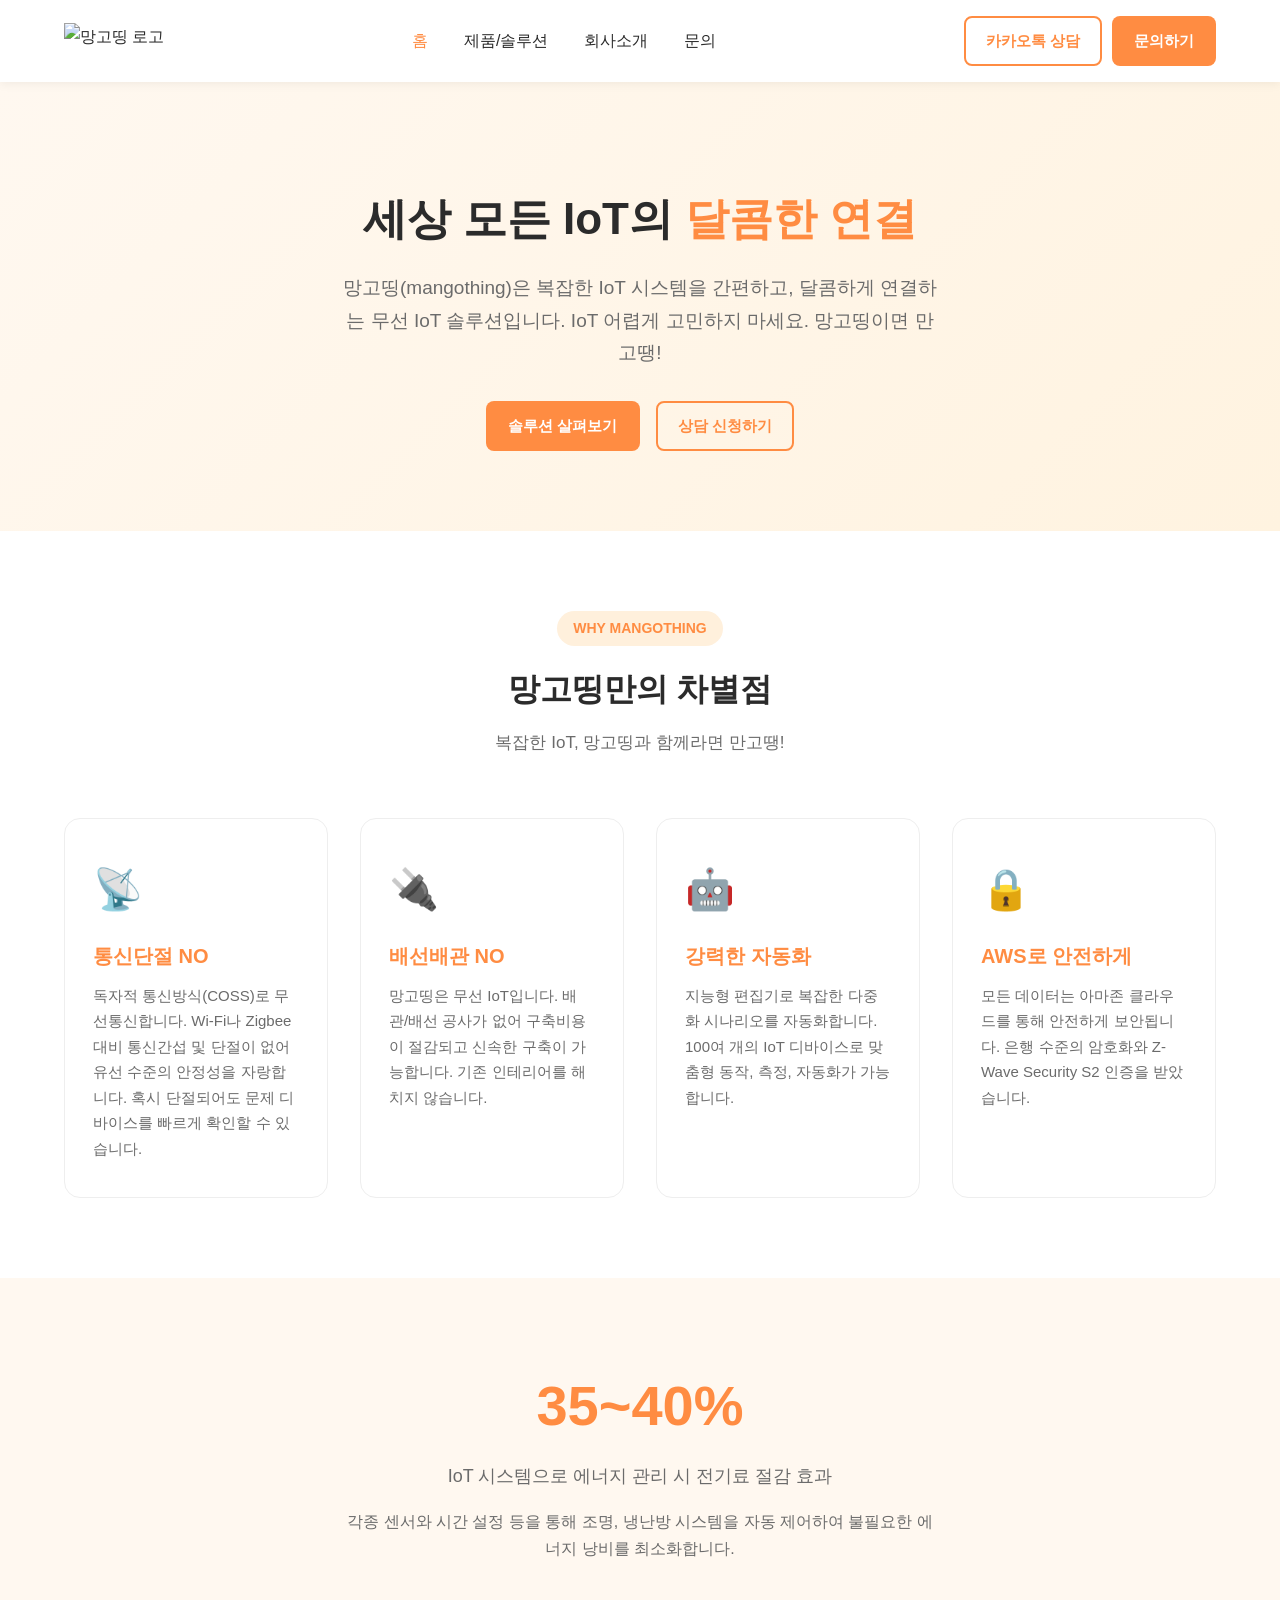
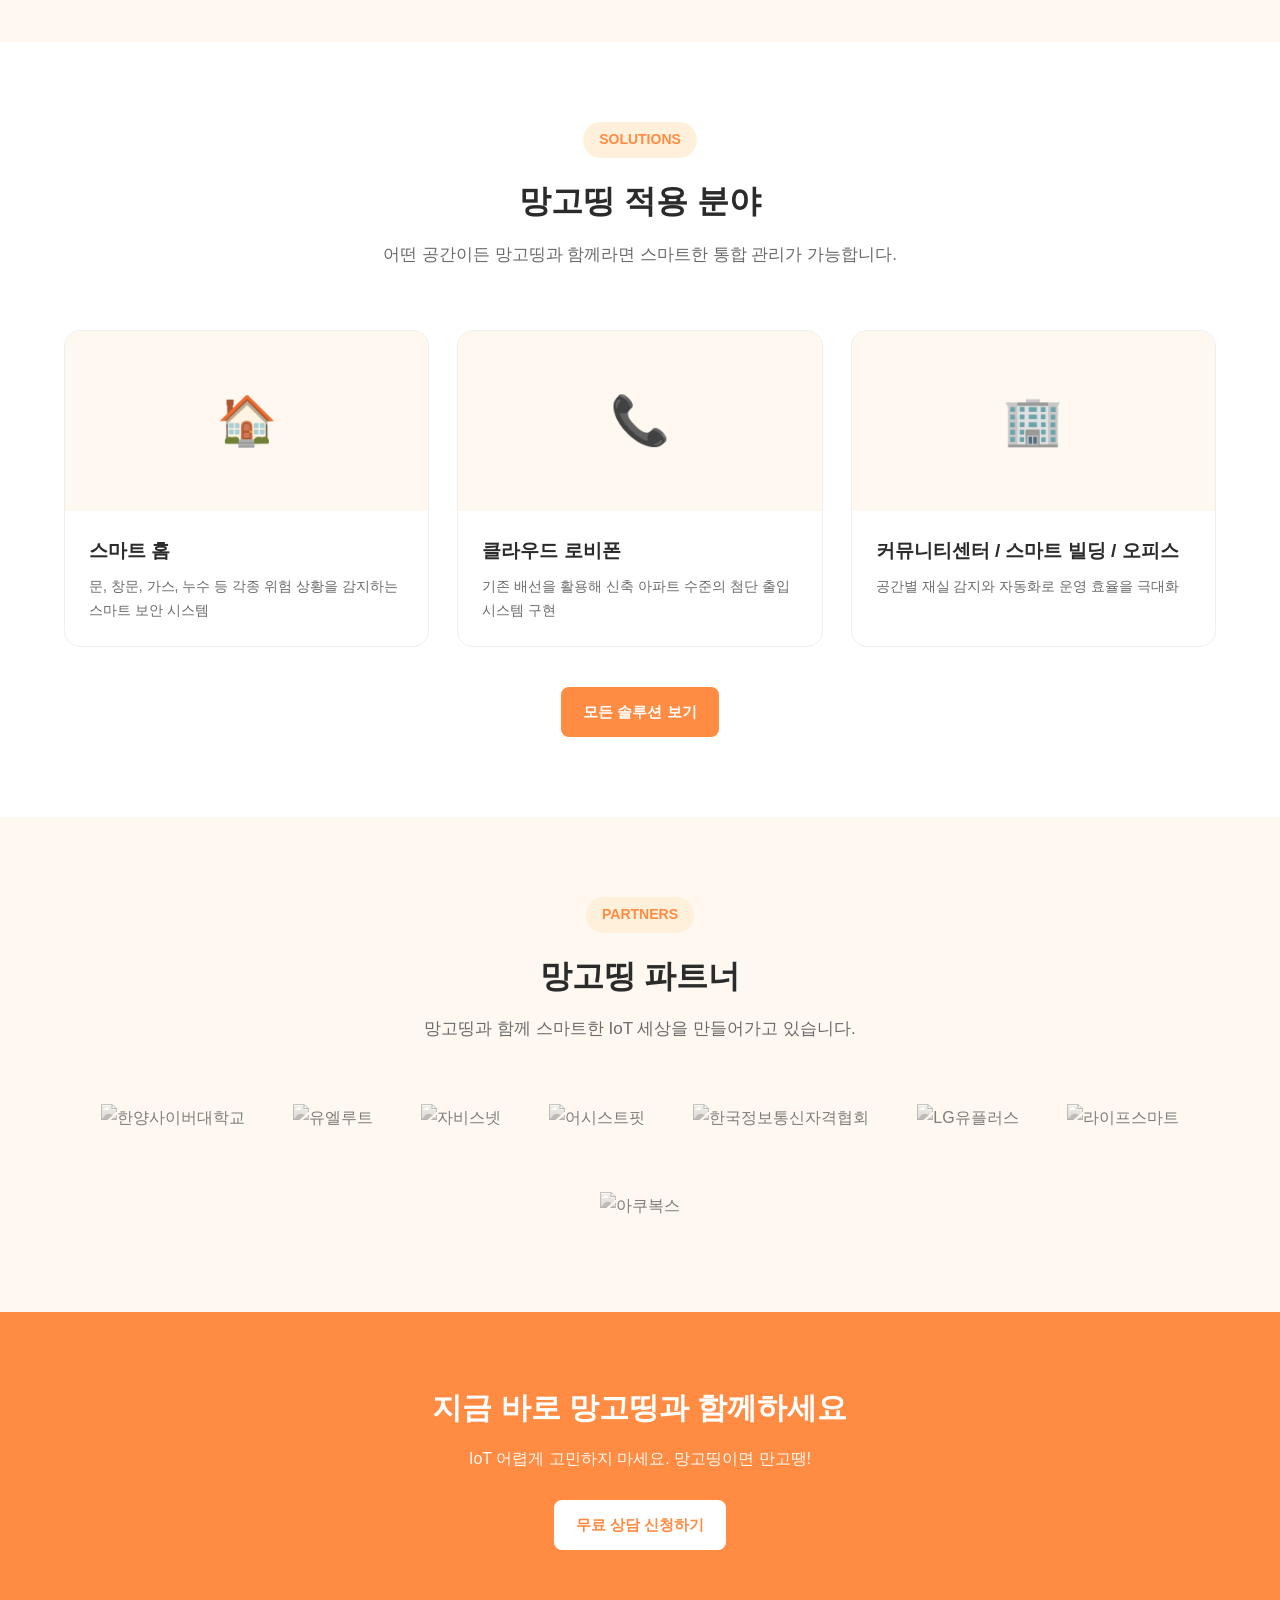
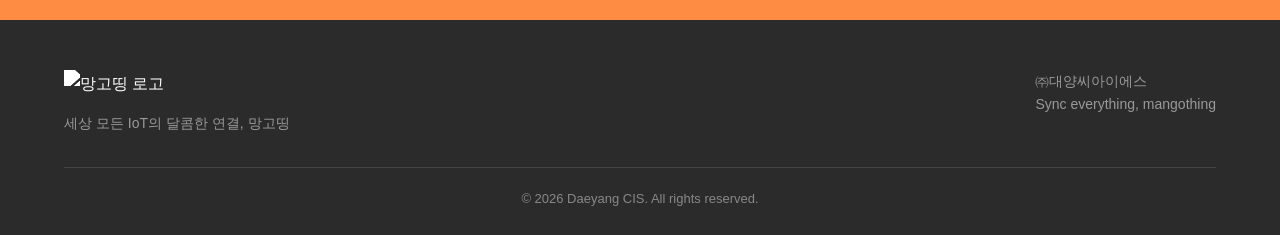
==== commit 8d02e68d: "Create index.html" ====
--- a/index.html
+++ b/index.html
@@ -1,1349 +1,179 @@
 <!DOCTYPE html>
 <html lang="ko">
 <head>
-  <meta charset="UTF-8" />
-  <meta name="viewport" content="width=device-width, initial-scale=1.0" />
+  <meta charset="UTF-8">
+  <meta name="viewport" content="width=device-width, initial-scale=1.0">
   <title>망고띵 | 세상 모든 IoT의 달콤한 연결</title>
-  <meta name="description" content="망고띵(mangothing)은 복잡한 IoT 시스템을 간편하고 달콤하게 연결하는 무선 IoT 솔루션입니다. 독자적 COSS 통신방식으로 스마트홈, 스마트빌딩, 스마트오피스를 구축합니다." />
-  <meta property="og:title"       content="망고띵 | 세상 모든 IoT의 달콤한 연결" />
-  <meta property="og:description" content="복잡한 IoT 시스템을 간편하고 달콤하게 연결하는 무선 IoT 솔루션" />
-  <meta property="og:url"         content="https://www.mangothing.com/" />
-  <meta property="og:type"        content="website" />
-
-  <link rel="preconnect" href="https://fonts.googleapis.com" />
-  <link rel="preconnect" href="https://fonts.gstatic.com" crossorigin />
-  <link href="https://fonts.googleapis.com/css2?family=Noto+Sans+KR:wght@400;600;700;900&display=swap" rel="stylesheet" />
-
-  <style>
-  /* =====================================================
-     RESET & BASE
-     ===================================================== */
-  *, *::before, *::after { box-sizing: border-box; margin: 0; padding: 0; }
-  html { scroll-behavior: smooth; }
-  body {
-    font-family: 'Noto Sans KR', 'Apple SD Gothic Neo', sans-serif;
-    color: #1A2744;
-    background: #fff;
-    line-height: 1.7;
-    -webkit-font-smoothing: antialiased;
-    overflow-x: hidden;
-  }
-  a { text-decoration: none; color: inherit; }
-  img { max-width: 100%; display: block; }
-
-  /* =====================================================
-     CSS 변수
-     ===================================================== */
-  :root {
-    --mango:     #F5A623;
-    --mango-dk:  #E8940F;
-    --navy:      #1A2744;
-    --navy-lt:   #243358;
-    --sky:       #4A9EFF;
-    --sky-lt:    #EAF4FF;
-    --gray-bg:   #F7F9FC;
-    --gray-line: #E4E8F0;
-    --text-sub:  #5A6A8A;
-    --white:     #FFFFFF;
-    --radius:    16px;
-    --shadow:    0 4px 24px rgba(26,39,68,.10);
-    --max-w:     1100px;
-  }
-
-  /* =====================================================
-     공통 유틸
-     ===================================================== */
-  .container   { max-width: var(--max-w); margin: 0 auto; padding: 0 24px; }
-  .text-center { text-align: center; }
-
-  .section-label {
-    display: inline-block;
-    background: var(--sky-lt);
-    color: var(--sky);
-    font-size: 13px;
-    font-weight: 700;
-    letter-spacing: .06em;
-    padding: 5px 16px;
-    border-radius: 50px;
-    margin-bottom: 16px;
-  }
-  .section-title {
-    font-size: clamp(26px, 4vw, 40px);
-    font-weight: 900;
-    line-height: 1.25;
-    margin-bottom: 16px;
-  }
-  .section-title em { color: var(--mango); font-style: normal; }
-  .section-sub {
-    font-size: 17px;
-    color: var(--text-sub);
-    line-height: 1.8;
-  }
-  section { padding: 96px 0; }
-
-  /* =====================================================
-     네비게이션
-     ===================================================== */
-  .gnb {
-    position: sticky;
-    top: 0;
-    z-index: 1000;
-    background: rgba(255,255,255,.96);
-    backdrop-filter: blur(14px);
-    -webkit-backdrop-filter: blur(14px);
-    border-bottom: 1px solid var(--gray-line);
-    transition: box-shadow .3s;
-  }
-  .gnb.scrolled { box-shadow: 0 2px 20px rgba(0,0,0,.08); }
-  .gnb-inner {
-    max-width: var(--max-w);
-    margin: 0 auto;
-    padding: 0 24px;
-    height: 64px;
-    display: flex;
-    align-items: center;
-    justify-content: space-between;
-    gap: 24px;
-  }
-  .gnb-logo {
-    font-size: 22px;
-    font-weight: 900;
-    color: var(--navy);
-    flex-shrink: 0;
-    display: flex;
-    align-items: center;
-    gap: 6px;
-  }
-  .gnb-logo .dot { color: var(--mango); }
-
-  .gnb-menu {
-    display: flex;
-    align-items: center;
-    gap: 2px;
-    list-style: none;
-  }
-  .gnb-menu > li > a {
-    font-size: 15px;
-    font-weight: 600;
-    color: var(--navy);
-    padding: 8px 14px;
-    border-radius: 8px;
-    display: flex;
-    align-items: center;
-    gap: 4px;
-    white-space: nowrap;
-    transition: background .2s, color .2s;
-  }
-  .gnb-menu > li > a:hover,
-  .gnb-menu > li > a.active {
-    background: #FFF3DC;
-    color: var(--mango);
-  }
-  .gnb-menu .cta-item > a {
-    background: var(--mango);
-    color: var(--white) !important;
-    border-radius: 50px;
-    padding: 8px 20px;
-    font-weight: 700;
-  }
-  .gnb-menu .cta-item > a:hover { background: var(--mango-dk); }
-
-  /* 드롭다운 */
-  .has-drop { position: relative; }
-  .has-drop .arrow {
-    font-size: 10px;
-    transition: transform .2s;
-    opacity: .6;
-  }
-  .has-drop:hover .arrow { transform: rotate(180deg); }
-
-  .dropdown {
-    display: none;
-    position: absolute;
-    top: calc(100% + 6px);
-    left: 0;
-    background: var(--white);
-    border: 1px solid var(--gray-line);
-    border-radius: 14px;
-    padding: 8px;
-    min-width: 190px;
-    box-shadow: 0 8px 32px rgba(0,0,0,.1);
-    z-index: 200;
-  }
-  .has-drop:hover .dropdown { display: block; }
-  .dropdown li { list-style: none; }
-  .dropdown a {
-    display: flex;
-    align-items: center;
-    gap: 8px;
-    padding: 10px 14px;
-    font-size: 14px;
-    font-weight: 600;
-    color: var(--navy);
-    border-radius: 8px;
-    transition: background .15s, color .15s;
-  }
-  .dropdown a:hover { background: var(--sky-lt); color: var(--sky); }
-
-  /* 햄버거 */
-  .gnb-ham {
-    display: none;
-    flex-direction: column;
-    justify-content: center;
-    gap: 5px;
-    cursor: pointer;
-    padding: 8px;
-    background: none;
-    border: none;
-  }
-  .gnb-ham span {
-    display: block;
-    width: 24px; height: 2px;
-    background: var(--navy);
-    border-radius: 2px;
-    transition: all .3s;
-  }
-  .gnb-ham.open span:nth-child(1) { transform: translateY(7px) rotate(45deg); }
-  .gnb-ham.open span:nth-child(2) { opacity: 0; transform: scaleX(0); }
-  .gnb-ham.open span:nth-child(3) { transform: translateY(-7px) rotate(-45deg); }
-
-  /* 모바일 메뉴 */
-  .mobile-menu {
-    display: none;
-    position: fixed;
-    top: 64px; left: 0; right: 0; bottom: 0;
-    background: var(--white);
-    z-index: 999;
-    overflow-y: auto;
-    padding: 16px 24px 48px;
-    flex-direction: column;
-    animation: slideDown .25s ease;
-  }
-  @keyframes slideDown {
-    from { opacity: 0; transform: translateY(-10px); }
-    to   { opacity: 1; transform: translateY(0); }
-  }
-  .mobile-menu.open { display: flex; }
-  .m-label {
-    font-size: 11px;
-    font-weight: 700;
-    color: var(--sky);
-    letter-spacing: .1em;
-    text-transform: uppercase;
-    padding: 20px 0 6px;
-  }
-  .mobile-menu > a, .mobile-menu .m-sub {
-    font-size: 16px;
-    font-weight: 700;
-    color: var(--navy);
-    padding: 14px 0;
-    border-bottom: 1px solid var(--gray-line);
-    display: block;
-    transition: color .2s;
-  }
-  .mobile-menu .m-sub { font-size: 15px; font-weight: 600; padding-left: 12px; color: var(--text-sub); }
-  .mobile-menu > a:hover, .mobile-menu .m-sub:hover { color: var(--mango); }
-  .mobile-cta {
-    margin-top: 20px;
-    display: block;
-    background: var(--mango);
-    color: var(--white) !important;
-    font-size: 16px !important;
-    font-weight: 800 !important;
-    text-align: center;
-    padding: 16px !important;
-    border-radius: 50px !important;
-    border-bottom: none !important;
-  }
-  .mobile-cta:hover { background: var(--mango-dk) !important; }
-
-  @media (max-width: 860px) {
-    .gnb-menu { display: none; }
-    .gnb-ham  { display: flex; }
-  }
-
-  /* =====================================================
-     HERO
-     ===================================================== */
-  .hero {
-    background: linear-gradient(135deg, var(--navy) 0%, #1e3a6e 55%, #243358 100%);
-    color: var(--white);
-    padding: 100px 0 80px;
-    position: relative;
-    overflow: hidden;
-    min-height: 680px;
-    display: flex;
-    align-items: center;
-  }
-
-  /* 배경 파티클 효과 */
-  .hero-bg {
-    position: absolute;
-    inset: 0;
-    pointer-events: none;
-  }
-  .hero-bg::before {
-    content: '';
-    position: absolute;
-    width: 600px; height: 600px;
-    border-radius: 50%;
-    background: radial-gradient(circle, rgba(74,158,255,.15) 0%, transparent 70%);
-    top: -100px; right: -100px;
-  }
-  .hero-bg::after {
-    content: '';
-    position: absolute;
-    width: 400px; height: 400px;
-    border-radius: 50%;
-    background: radial-gradient(circle, rgba(245,166,35,.1) 0%, transparent 70%);
-    bottom: -50px; left: 10%;
-  }
-
-  .hero-inner {
-    display: flex;
-    align-items: center;
-    gap: 64px;
-    position: relative;
-    z-index: 1;
-    width: 100%;
-  }
-  .hero-copy { flex: 1.1; }
-
-  .hero-tag {
-    display: inline-flex;
-    align-items: center;
-    gap: 8px;
-    background: rgba(245,166,35,.15);
-    border: 1px solid rgba(245,166,35,.35);
-    color: var(--mango);
-    font-size: 13px;
-    font-weight: 700;
-    padding: 6px 16px;
-    border-radius: 50px;
-    margin-bottom: 24px;
-  }
-  .hero-tag::before { content: '●'; font-size: 8px; animation: blink 1.5s infinite; }
-  @keyframes blink { 0%,100%{ opacity:1 } 50%{ opacity:.3 } }
-
-  .hero-title {
-    font-size: clamp(36px, 5.5vw, 60px);
-    font-weight: 900;
-    line-height: 1.15;
-    margin-bottom: 10px;
-    letter-spacing: -.02em;
-  }
-  .hero-title .line2 {
-    background: linear-gradient(90deg, var(--mango) 0%, #FFD166 100%);
-    -webkit-background-clip: text;
-    -webkit-text-fill-color: transparent;
-    background-clip: text;
-  }
-  .hero-subtitle {
-    font-size: clamp(18px, 2.5vw, 26px);
-    font-weight: 700;
-    color: rgba(255,255,255,.85);
-    margin-bottom: 20px;
-    letter-spacing: -.01em;
-  }
-  .hero-desc {
-    font-size: 16px;
-    color: rgba(255,255,255,.65);
-    line-height: 1.85;
-    margin-bottom: 40px;
-    max-width: 480px;
-  }
-  .hero-btns {
-    display: flex;
-    gap: 14px;
-    flex-wrap: wrap;
-    margin-bottom: 48px;
-  }
-  .btn-primary {
-    display: inline-flex;
-    align-items: center;
-    gap: 10px;
-    background: var(--mango);
-    color: var(--white);
-    font-size: 16px;
-    font-weight: 800;
-    padding: 16px 32px;
-    border-radius: 50px;
-    box-shadow: 0 8px 28px rgba(245,166,35,.4);
-    transition: background .2s, transform .2s, box-shadow .2s;
-  }
-  .btn-primary:hover {
-    background: var(--mango-dk);
-    transform: translateY(-2px);
-    box-shadow: 0 12px 36px rgba(245,166,35,.5);
-  }
-  .btn-secondary {
-    display: inline-flex;
-    align-items: center;
-    gap: 8px;
-    background: rgba(255,255,255,.1);
-    border: 1px solid rgba(255,255,255,.25);
-    color: var(--white);
-    font-size: 16px;
-    font-weight: 700;
-    padding: 16px 32px;
-    border-radius: 50px;
-    transition: background .2s, transform .2s;
-  }
-  .btn-secondary:hover { background: rgba(255,255,255,.18); transform: translateY(-2px); }
-
-  /* 히어로 통계 */
-  .hero-stats {
-    display: flex;
-    gap: 32px;
-    flex-wrap: wrap;
-  }
-  .hero-stat .num {
-    font-size: 28px;
-    font-weight: 900;
-    color: var(--mango);
-    line-height: 1;
-    margin-bottom: 4px;
-  }
-  .hero-stat .label {
-    font-size: 13px;
-    color: rgba(255,255,255,.55);
-    font-weight: 600;
-  }
-  .hero-stat-divider {
-    width: 1px;
-    background: rgba(255,255,255,.15);
-    align-self: stretch;
-  }
-
-  /* 히어로 우측 카드 */
-  .hero-visual { flex: 1; }
-  .hero-card {
-    background: rgba(255,255,255,.07);
-    border: 1px solid rgba(255,255,255,.14);
-    backdrop-filter: blur(16px);
-    border-radius: 24px;
-    padding: 28px;
-  }
-  .hero-card-title {
-    font-size: 13px;
-    font-weight: 700;
-    color: rgba(255,255,255,.5);
-    letter-spacing: .06em;
-    text-transform: uppercase;
-    margin-bottom: 20px;
-    display: flex;
-    align-items: center;
-    gap: 8px;
-  }
-  .hero-card-title::before {
-    content: '';
-    display: inline-block;
-    width: 6px; height: 6px;
-    border-radius: 50%;
-    background: var(--mango);
-  }
-  .service-grid {
-    display: grid;
-    grid-template-columns: 1fr 1fr;
-    gap: 12px;
-  }
-  .service-item {
-    background: rgba(255,255,255,.06);
-    border: 1px solid rgba(255,255,255,.1);
-    border-radius: 14px;
-    padding: 18px 16px;
-    transition: background .2s, border-color .2s, transform .2s;
-    cursor: pointer;
-  }
-  .service-item:hover {
-    background: rgba(245,166,35,.12);
-    border-color: rgba(245,166,35,.3);
-    transform: translateY(-2px);
-  }
-  .service-item .s-icon { font-size: 28px; margin-bottom: 8px; }
-  .service-item .s-name { font-size: 13px; font-weight: 700; color: var(--white); margin-bottom: 3px; }
-  .service-item .s-desc { font-size: 11px; color: rgba(255,255,255,.5); }
-
-  /* =====================================================
-     강점 섹션
-     ===================================================== */
-  .strength { background: var(--gray-bg); }
-  .strength-grid {
-    display: grid;
-    grid-template-columns: repeat(auto-fit, minmax(260px, 1fr));
-    gap: 24px;
-    margin-top: 56px;
-  }
-  .strength-card {
-    background: var(--white);
-    border: 1px solid var(--gray-line);
-    border-radius: 20px;
-    padding: 36px 28px;
-    position: relative;
-    overflow: hidden;
-    transition: transform .25s, box-shadow .25s;
-  }
-  .strength-card::before {
-    content: '';
-    position: absolute;
-    top: 0; left: 0; right: 0;
-    height: 4px;
-    background: linear-gradient(90deg, var(--mango), var(--sky));
-    transform: scaleX(0);
-    transform-origin: left;
-    transition: transform .3s;
-  }
-  .strength-card:hover { transform: translateY(-4px); box-shadow: var(--shadow); }
-  .strength-card:hover::before { transform: scaleX(1); }
-  .strength-card .badge {
-    display: inline-flex;
-    align-items: center;
-    gap: 6px;
-    background: linear-gradient(135deg, var(--navy), var(--navy-lt));
-    color: var(--white);
-    font-size: 12px;
-    font-weight: 700;
-    padding: 5px 12px;
-    border-radius: 50px;
-    margin-bottom: 20px;
-  }
-  .strength-card .badge .no {
-    background: var(--mango);
-    width: 18px; height: 18px;
-    border-radius: 50%;
-    display: flex;
-    align-items: center;
-    justify-content: center;
-    font-size: 10px;
-  }
-  .strength-card .icon { font-size: 40px; margin-bottom: 16px; }
-  .strength-card h3 { font-size: 20px; font-weight: 900; margin-bottom: 12px; }
-  .strength-card p  { font-size: 14px; color: var(--text-sub); line-height: 1.8; }
-  .strength-card .tag {
-    display: inline-block;
-    margin-top: 16px;
-    background: var(--sky-lt);
-    color: var(--sky);
-    font-size: 12px;
-    font-weight: 700;
-    padding: 4px 12px;
-    border-radius: 50px;
-  }
-
-  /* =====================================================
-     수치 카운터
-     ===================================================== */
-  .numbers {
-    background: linear-gradient(135deg, var(--navy), #1e3a6e);
-    color: var(--white);
-    padding: 80px 0;
-  }
-  .numbers-grid {
-    display: grid;
-    grid-template-columns: repeat(4, 1fr);
-    gap: 0;
-  }
-  .num-item {
-    text-align: center;
-    padding: 32px 24px;
-    border-right: 1px solid rgba(255,255,255,.1);
-  }
-  .num-item:last-child { border-right: none; }
-  .num-item .value {
-    font-size: clamp(36px, 5vw, 52px);
-    font-weight: 900;
-    color: var(--mango);
-    line-height: 1;
-    margin-bottom: 8px;
-  }
-  .num-item .value span { font-size: .65em; }
-  .num-item .desc { font-size: 14px; color: rgba(255,255,255,.6); font-weight: 600; }
-
-  /* =====================================================
-     적용 분야
-     ===================================================== */
-  .solutions { background: var(--white); }
-  .solutions-intro {
-    max-width: 600px;
-    margin: 0 auto 56px;
-  }
-  .solution-grid {
-    display: grid;
-    grid-template-columns: repeat(3, 1fr);
-    gap: 20px;
-  }
-  .solution-card {
-    border-radius: 20px;
-    overflow: hidden;
-    position: relative;
-    aspect-ratio: 4/3;
-    cursor: pointer;
-    display: block;
-    background: var(--navy);
-  }
-  .sol-bg {
-    position: absolute;
-    inset: 0;
-    display: flex;
-    align-items: center;
-    justify-content: center;
-    font-size: 64px;
-    transition: transform .4s;
-  }
-  .solution-card:hover .sol-bg { transform: scale(1.08); }
-  .sol-overlay {
-    position: absolute;
-    inset: 0;
-    background: linear-gradient(to top, rgba(15,24,41,.9) 0%, rgba(15,24,41,.3) 60%, transparent 100%);
-    transition: background .3s;
-  }
-  .solution-card:hover .sol-overlay {
-    background: linear-gradient(to top, rgba(245,166,35,.7) 0%, rgba(15,24,41,.3) 60%, transparent 100%);
-  }
-  .sol-content {
-    position: absolute;
-    bottom: 0;
-    left: 0;
-    right: 0;
-    padding: 24px 20px;
-    color: var(--white);
-  }
-  .sol-content .sol-icon { font-size: 20px; margin-bottom: 6px; }
-  .sol-content h3 { font-size: 18px; font-weight: 800; margin-bottom: 4px; }
-  .sol-content p  { font-size: 13px; color: rgba(255,255,255,.75); }
-  .sol-arrow {
-    position: absolute;
-    top: 16px; right: 16px;
-    width: 32px; height: 32px;
-    border-radius: 50%;
-    background: rgba(255,255,255,.15);
-    display: flex;
-    align-items: center;
-    justify-content: center;
-    color: var(--white);
-    font-size: 14px;
-    opacity: 0;
-    transform: translateX(-8px);
-    transition: opacity .3s, transform .3s;
-  }
-  .solution-card:hover .sol-arrow { opacity: 1; transform: translateX(0); }
-
-  /* 넓은 카드 */
-  .solution-card.wide { grid-column: span 2; }
-  .solution-card.wide .sol-bg { font-size: 80px; }
-
-  /* =====================================================
-     파트너
-     ===================================================== */
-  .partners { background: var(--gray-bg); }
-  .partner-desc { max-width: 600px; margin: 0 auto 48px; }
-  .partner-track-wrap {
-    overflow: hidden;
-    -webkit-mask: linear-gradient(to right, transparent 0%, black 10%, black 90%, transparent 100%);
-    mask: linear-gradient(to right, transparent 0%, black 10%, black 90%, transparent 100%);
-  }
-  .partner-track {
-    display: flex;
-    gap: 0;
-    animation: marquee 22s linear infinite;
-    width: max-content;
-  }
-  .partner-track:hover { animation-play-state: paused; }
-  @keyframes marquee {
-    from { transform: translateX(0); }
-    to   { transform: translateX(-50%); }
-  }
-  .partner-item {
-    flex-shrink: 0;
-    width: 160px;
-    height: 80px;
-    display: flex;
-    align-items: center;
-    justify-content: center;
-    margin: 0 16px;
-    background: var(--white);
-    border: 1px solid var(--gray-line);
-    border-radius: 12px;
-    font-size: 14px;
-    font-weight: 800;
-    color: var(--text-sub);
-    padding: 0 20px;
-    text-align: center;
-    transition: border-color .2s, color .2s;
-  }
-  .partner-item:hover { border-color: var(--mango); color: var(--mango); }
-
-  /* =====================================================
-     AWS 보안
-     ===================================================== */
-  .security {
-    background: var(--white);
-    padding: 80px 0;
-  }
-  .security-inner {
-    display: flex;
-    align-items: center;
-    gap: 64px;
-    max-width: var(--max-w);
-    margin: 0 auto;
-    padding: 0 24px;
-  }
-  .security-visual {
-    flex-shrink: 0;
-    width: 260px;
-    height: 260px;
-    border-radius: 50%;
-    background: linear-gradient(135deg, var(--sky-lt), var(--gray-bg));
-    border: 2px solid var(--gray-line);
-    display: flex;
-    flex-direction: column;
-    align-items: center;
-    justify-content: center;
-    gap: 8px;
-    text-align: center;
-  }
-  .security-visual .lock { font-size: 48px; }
-  .security-visual .s-label { font-size: 13px; font-weight: 800; color: var(--navy); }
-  .security-visual .s-sub   { font-size: 11px; color: var(--text-sub); }
-  .security-copy { flex: 1; }
-  .security-copy h2 { font-size: clamp(24px, 3.5vw, 36px); font-weight: 900; margin-bottom: 16px; line-height: 1.3; }
-  .security-copy h2 em { color: var(--sky); font-style: normal; }
-  .security-copy p { font-size: 16px; color: var(--text-sub); line-height: 1.85; margin-bottom: 28px; }
-  .security-badges { display: flex; flex-wrap: wrap; gap: 10px; }
-  .sec-badge {
-    display: flex;
-    align-items: center;
-    gap: 8px;
-    background: var(--gray-bg);
-    border: 1px solid var(--gray-line);
-    border-radius: 50px;
-    padding: 8px 16px;
-    font-size: 13px;
-    font-weight: 700;
-    color: var(--navy);
-  }
-  .sec-badge .icon { font-size: 16px; }
-
-  /* =====================================================
-     CTA 배너
-     ===================================================== */
-  .cta-banner {
-    background: linear-gradient(135deg, var(--mango) 0%, #FFB347 100%);
-    padding: 72px 0;
-    text-align: center;
-    position: relative;
-    overflow: hidden;
-  }
-  .cta-banner::before {
-    content: '';
-    position: absolute;
-    inset: 0;
-    background: url("data:image/svg+xml,%3Csvg width='60' height='60' viewBox='0 0 60 60' xmlns='http://www.w3.org/2000/svg'%3E%3Cg fill='none' fill-rule='evenodd'%3E%3Cg fill='%23ffffff' fill-opacity='0.06'%3E%3Cpath d='M36 34v-4h-2v4h-4v2h4v4h2v-4h4v-2h-4zm0-30V0h-2v4h-4v2h4v4h2V6h4V4h-4zM6 34v-4H4v4H0v2h4v4h2v-4h4v-2H6zM6 4V0H4v4H0v2h4v4h2V6h4V4H6z'/%3E%3C/g%3E%3C/g%3E%3C/svg%3E");
-  }
-  .cta-banner-inner { position: relative; z-index: 1; }
-  .cta-banner h2 {
-    font-size: clamp(24px, 4vw, 40px);
-    font-weight: 900;
-    color: var(--white);
-    margin-bottom: 12px;
-    line-height: 1.3;
-  }
-  .cta-banner p {
-    font-size: 17px;
-    color: rgba(255,255,255,.85);
-    margin-bottom: 36px;
-  }
-  .cta-banner-btns { display: flex; gap: 14px; justify-content: center; flex-wrap: wrap; }
-  .btn-white {
-    display: inline-flex;
-    align-items: center;
-    gap: 10px;
-    background: var(--white);
-    color: var(--mango);
-    font-size: 16px;
-    font-weight: 800;
-    padding: 16px 36px;
-    border-radius: 50px;
-    box-shadow: 0 6px 24px rgba(0,0,0,.12);
-    transition: transform .2s, box-shadow .2s;
-  }
-  .btn-white:hover { transform: translateY(-2px); box-shadow: 0 12px 32px rgba(0,0,0,.15); }
-  .btn-outline-white {
-    display: inline-flex;
-    align-items: center;
-    gap: 10px;
-    background: transparent;
-    border: 2px solid rgba(255,255,255,.7);
-    color: var(--white);
-    font-size: 16px;
-    font-weight: 700;
-    padding: 14px 32px;
-    border-radius: 50px;
-    transition: background .2s, transform .2s;
-  }
-  .btn-outline-white:hover { background: rgba(255,255,255,.15); transform: translateY(-2px); }
-
-  /* =====================================================
-     푸터
-     ===================================================== */
-  .site-footer {
-    background: #0F1829;
-    color: rgba(255,255,255,.5);
-    padding: 56px 0 0;
-  }
-  .footer-grid {
-    display: grid;
-    grid-template-columns: 2fr 1fr 1fr 1fr;
-    gap: 40px;
-    padding-bottom: 48px;
-  }
-  .f-logo { font-size: 22px; font-weight: 900; color: var(--white); margin-bottom: 14px; }
-  .f-logo span { color: var(--mango); }
-  .footer-brand p { font-size: 13px; line-height: 1.95; }
-  .footer-col h4 {
-    font-size: 12px;
-    font-weight: 700;
-    color: var(--white);
-    letter-spacing: .08em;
-    text-transform: uppercase;
-    margin-bottom: 16px;
-  }
-  .footer-col a {
-    display: block;
-    font-size: 14px;
-    color: rgba(255,255,255,.5);
-    padding: 5px 0;
-    transition: color .2s;
-  }
-  .footer-col a:hover { color: var(--mango); }
-  .footer-bottom {
-    border-top: 1px solid rgba(255,255,255,.08);
-    padding: 24px 0;
-    display: flex;
-    justify-content: space-between;
-    flex-wrap: wrap;
-    gap: 8px;
-    font-size: 12px;
-  }
-  .footer-bottom a { color: rgba(255,255,255,.4); margin-left: 16px; }
-  .footer-bottom a:hover { color: var(--mango); }
-
-  /* =====================================================
-     반응형
-     ===================================================== */
-  @media (max-width: 1024px) {
-    .numbers-grid { grid-template-columns: repeat(2,1fr); }
-    .num-item:nth-child(2) { border-right: none; }
-    .num-item:nth-child(3) { border-top: 1px solid rgba(255,255,255,.1); }
-    .solution-grid { grid-template-columns: 1fr 1fr; }
-    .solution-card.wide { grid-column: span 1; }
-    .footer-grid { grid-template-columns: 1fr 1fr; }
-  }
-  @media (max-width: 768px) {
-    section { padding: 64px 0; }
-    .hero { padding: 64px 0 56px; min-height: auto; }
-    .hero-inner { flex-direction: column; gap: 40px; }
-    .hero-visual { width: 100%; }
-    .service-grid { grid-template-columns: 1fr 1fr; }
-    .security-inner { flex-direction: column; gap: 32px; }
-    .security-visual { width: 200px; height: 200px; }
-    .solution-grid { grid-template-columns: 1fr; }
-    .solution-card { aspect-ratio: 3/2; }
-    .footer-grid { grid-template-columns: 1fr; gap: 28px; }
-  }
-  @media (max-width: 480px) {
-    .hero-btns { flex-direction: column; }
-    .btn-primary, .btn-secondary { justify-content: center; }
-    .hero-stats { gap: 20px; }
-    .numbers-grid { grid-template-columns: 1fr 1fr; }
-    .strength-grid { grid-template-columns: 1fr; }
-  }
-  </style>
+  <meta name="description" content="망고띵(mangothing)은 복잡한 IoT 시스템을 간편하고 달콤하게 연결하는 무선 IoT 솔루션입니다.">
+  <link rel="icon" href="images/logo.png">
+  <link rel="stylesheet" href="css/style.css">
 </head>
 <body>
 
-<!-- =====================================================
-     네비게이션
-     ===================================================== -->
-<nav class="gnb" id="gnb">
-  <div class="gnb-inner">
-    <a class="gnb-logo" href="/mango/index.html">
-      망고띵<span class="dot">.</span>
-    </a>
-    <ul class="gnb-menu">
-      <li><a href="/mango/index.html" class="active">망고띵</a></li>
-      <li class="has-drop">
-        <a href="#">서비스 <span class="arrow">▾</span></a>
-        <ul class="dropdown">
-          <li><a href="/mango/cloud-lobby.html">☎️ 클라우드 로비폰</a></li>
-          <li><a href="/mango/smart-home.html">🏠 스마트 홈</a></li>
-          <li><a href="/mango/community.html">🏋️ 커뮤니티센터</a></li>
-          <li><a href="/mango/smart-guard.html">🛡️ 스마트 경비폰</a></li>
-          <li><a href="/mango/smart-building.html">🏢 스마트 빌딩</a></li>
-          <li><a href="/mango/smart-office.html">💼 스마트 오피스</a></li>
-          <li><a href="/mango/smart-fitness.html">⚡ 스마트 피트니스</a></li>
-        </ul>
-      </li>
-      <li><a href="/mango/cases.html">구축사례</a></li>
-      <li class="cta-item"><a href="/mango/homeiot.html">🏠 홈IoT 신청</a></li>
-    </ul>
-    <button class="gnb-ham" id="hamBtn" aria-label="메뉴 열기">
-      <span></span><span></span><span></span>
-    </button>
-  </div>
-</nav>
+  <!-- 헤더 -->
+  <header class="header">
+    <nav class="nav">
+      <a href="index.html" class="nav-logo"><img src="images/logo.png" alt="망고띵 로고"></a>
+      <ul class="nav-menu">
+        <li><a href="index.html">홈</a></li>
+        <li><a href="solutions.html">제품/솔루션</a></li>
+        <li><a href="about.html">회사소개</a></li>
+        <li><a href="contact.html">문의</a></li>
+      </ul>
+      <div class="nav-cta">
+        <a href="https://pf.kakao.com/#KAKAO_LINK" target="_blank" class="btn btn-outline">카카오톡 상담</a>
+        <a href="contact.html" class="btn btn-primary">문의하기</a>
+      </div>
+      <button class="nav-toggle" aria-label="메뉴 열기">
+        <span></span><span></span><span></span>
+      </button>
+    </nav>
+  </header>
 
-<!-- 모바일 메뉴 -->
-<div class="mobile-menu" id="mobileMenu">
-  <a href="/mango/index.html">망고띵</a>
-  <span class="m-label">서비스</span>
-  <a class="m-sub" href="/mango/cloud-lobby.html">☎️ 클라우드 로비폰</a>
-  <a class="m-sub" href="/mango/smart-home.html">🏠 스마트 홈</a>
-  <a class="m-sub" href="/mango/community.html">🏋️ 커뮤니티센터</a>
-  <a class="m-sub" href="/mango/smart-guard.html">🛡️ 스마트 경비폰</a>
-  <a class="m-sub" href="/mango/smart-building.html">🏢 스마트 빌딩</a>
-  <a class="m-sub" href="/mango/smart-office.html">💼 스마트 오피스</a>
-  <a class="m-sub" href="/mango/smart-fitness.html">⚡ 스마트 피트니스</a>
-  <a href="/mango/cases.html">구축사례</a>
-  <a class="mobile-cta" href="/mango/homeiot.html">🏠 홈IoT 상담 신청</a>
-</div>
+  <!-- 히어로 -->
+  <section class="hero">
+    <div class="container">
+      <h1>세상 모든 IoT의 <span>달콤한 연결</span></h1>
+      <p>망고띵(mangothing)은 복잡한 IoT 시스템을 간편하고, 달콤하게 연결하는 무선 IoT 솔루션입니다. IoT 어렵게 고민하지 마세요. 망고띵이면 만고땡!</p>
+      <div class="hero-buttons">
+        <a href="solutions.html" class="btn btn-primary">솔루션 살펴보기</a>
+        <a href="contact.html" class="btn btn-outline">상담 신청하기</a>
+      </div>
+    </div>
+  </section>
 
-<!-- =====================================================
-     HERO
-     ===================================================== -->
-<section class="hero">
-  <div class="hero-bg"></div>
-  <div class="container">
-    <div class="hero-inner">
-      <div class="hero-copy">
-        <div class="hero-tag">무선 IoT 솔루션</div>
-        <h1 class="hero-title">
-          세상 모든 IoT의<br>
-          <span class="line2">달콤한 연결</span>
-        </h1>
-        <p class="hero-subtitle">망고띵이면 만고땡!</p>
-        <p class="hero-desc">
-          망고띵(mangothing)은 복잡한 IoT 시스템을<br>
-          간편하고 달콤하게 연결하는 무선 IoT 솔루션입니다.<br>
-          Sync everything, mangothing.
+  <!-- 핵심 가치 -->
+  <section class="section">
+    <div class="container">
+      <div class="section-title">
+        <span class="tag">WHY MANGOTHING</span>
+        <h2>망고띵만의 차별점</h2>
+        <p>복잡한 IoT, 망고띵과 함께라면 만고땡!</p>
+      </div>
+      <div class="feature-grid">
+        <div class="feature-card">
+          <div class="icon">📡</div>
+          <h3>통신단절 NO</h3>
+          <p>독자적 통신방식(COSS)로 무선통신합니다. Wi-Fi나 Zigbee 대비 통신간섭 및 단절이 없어 유선 수준의 안정성을 자랑합니다. 혹시 단절되어도 문제 디바이스를 빠르게 확인할 수 있습니다.</p>
+        </div>
+        <div class="feature-card">
+          <div class="icon">🔌</div>
+          <h3>배선배관 NO</h3>
+          <p>망고띵은 무선 IoT입니다. 배관/배선 공사가 없어 구축비용이 절감되고 신속한 구축이 가능합니다. 기존 인테리어를 해치지 않습니다.</p>
+        </div>
+        <div class="feature-card">
+          <div class="icon">🤖</div>
+          <h3>강력한 자동화</h3>
+          <p>지능형 편집기로 복잡한 다중화 시나리오를 자동화합니다. 100여 개의 IoT 디바이스로 맞춤형 동작, 측정, 자동화가 가능합니다.</p>
+        </div>
+        <div class="feature-card">
+          <div class="icon">🔒</div>
+          <h3>AWS로 안전하게</h3>
+          <p>모든 데이터는 아마존 클라우드를 통해 안전하게 보안됩니다. 은행 수준의 암호화와 Z-Wave Security S2 인증을 받았습니다.</p>
+        </div>
+      </div>
+    </div>
+  </section>
+
+  <!-- 에너지 절감 통계 -->
+  <section class="section section-alt">
+    <div class="container">
+      <div class="stat-box">
+        <div class="number">35~40%</div>
+        <div class="label">IoT 시스템으로 에너지 관리 시 전기료 절감 효과</div>
+        <p style="max-width:600px;margin:16px auto 0;color:var(--mango-gray);">
+          각종 센서와 시간 설정 등을 통해 조명, 냉난방 시스템을 자동 제어하여 불필요한 에너지 낭비를 최소화합니다.
         </p>
-        <div class="hero-btns">
-          <a class="btn-primary" href="/mango/cases.html">구축사례 보기 →</a>
-          <a class="btn-secondary" href="/mango/homeiot.html">🏠 홈IoT 신청</a>
+      </div>
+    </div>
+  </section>
+
+  <!-- 적용 분야 -->
+  <section class="section">
+    <div class="container">
+      <div class="section-title">
+        <span class="tag">SOLUTIONS</span>
+        <h2>망고띵 적용 분야</h2>
+        <p>어떤 공간이든 망고띵과 함께라면 스마트한 통합 관리가 가능합니다.</p>
+      </div>
+      <div class="solution-grid">
+        <div class="solution-card">
+          <div class="thumb">🏠</div>
+          <div class="content">
+            <h3>스마트 홈</h3>
+            <p>문, 창문, 가스, 누수 등 각종 위험 상황을 감지하는 스마트 보안 시스템</p>
+          </div>
         </div>
-        <div class="hero-stats">
-          <div class="hero-stat">
-            <div class="num">100<span>+</span></div>
-            <div class="label">IoT 디바이스 연동</div>
+        <div class="solution-card">
+          <div class="thumb">📞</div>
+          <div class="content">
+            <h3>클라우드 로비폰</h3>
+            <p>기존 배선을 활용해 신축 아파트 수준의 첨단 출입 시스템 구현</p>
           </div>
-          <div class="hero-stat-divider"></div>
-          <div class="hero-stat">
-            <div class="num">35<span>%</span></div>
-            <div class="label">평균 에너지 절감</div>
-          </div>
-          <div class="hero-stat-divider"></div>
-          <div class="hero-stat">
-            <div class="num">AWS</div>
-            <div class="label">클라우드 보안</div>
+        </div>
+        <div class="solution-card">
+          <div class="thumb">🏢</div>
+          <div class="content">
+            <h3>커뮤니티센터 / 스마트 빌딩 / 오피스</h3>
+            <p>공간별 재실 감지와 자동화로 운영 효율을 극대화</p>
           </div>
         </div>
       </div>
+      <div style="text-align:center;margin-top:40px;">
+        <a href="solutions.html" class="btn btn-primary">모든 솔루션 보기</a>
+      </div>
+    </div>
+  </section>
 
-      <div class="hero-visual">
-        <div class="hero-card">
-          <div class="hero-card-title">망고띵 적용 서비스</div>
-          <div class="service-grid">
-            <a class="service-item" href="/mango/cloud-lobby.html">
-              <div class="s-icon">☎️</div>
-              <div class="s-name">클라우드 로비폰</div>
-              <div class="s-desc">스마트폰으로 현관 제어</div>
-            </a>
-            <a class="service-item" href="/mango/smart-home.html">
-              <div class="s-icon">🏠</div>
-              <div class="s-name">스마트 홈</div>
-              <div class="s-desc">조명·환경·커튼 자동화</div>
-            </a>
-            <a class="service-item" href="/mango/smart-building.html">
-              <div class="s-icon">🏢</div>
-              <div class="s-name">스마트 빌딩</div>
-              <div class="s-desc">건물 전체 통합 제어</div>
-            </a>
-            <a class="service-item" href="/mango/smart-office.html">
-              <div class="s-icon">💼</div>
-              <div class="s-name">스마트 오피스</div>
-              <div class="s-desc">회의실·업무공간 자동화</div>
-            </a>
-          </div>
+  <!-- 파트너 -->
+  <section class="section section-alt">
+    <div class="container">
+      <div class="section-title">
+        <span class="tag">PARTNERS</span>
+        <h2>망고띵 파트너</h2>
+        <p>망고띵과 함께 스마트한 IoT 세상을 만들어가고 있습니다.</p>
+      </div>
+      <div class="partner-logos">
+        <img src="images/partner-hanyang.png" alt="한양사이버대학교">
+        <img src="images/partner-ulroot.png" alt="유엘루트">
+        <img src="images/partner-jarvisnet.png" alt="자비스넷">
+        <img src="images/partner-assistfit.png" alt="어시스트핏">
+        <img src="images/partner-kaita.png" alt="한국정보통신자격협회">
+        <img src="images/partner-lguplus.png" alt="LG유플러스">
+        <img src="images/partner-lifesmart.png" alt="라이프스마트">
+        <img src="images/partner-akuvox.png" alt="아쿠복스">
+      </div>
+    </div>
+  </section>
+
+  <!-- CTA -->
+  <section class="cta-section">
+    <div class="container">
+      <h2>지금 바로 망고띵과 함께하세요</h2>
+      <p>IoT 어렵게 고민하지 마세요. 망고띵이면 만고땡!</p>
+      <a href="contact.html" class="btn btn-primary">무료 상담 신청하기</a>
+    </div>
+  </section>
+
+  <!-- 푸터 -->
+  <footer class="footer">
+    <div class="container">
+      <div class="footer-top">
+        <div class="footer-logo">
+          <img src="images/logo.png" alt="망고띵 로고" style="filter:brightness(0) invert(1);">
+          <p>세상 모든 IoT의 달콤한 연결, 망고띵</p>
+        </div>
+        <div>
+          <p>㈜대양씨아이에스</p>
+          <p>Sync everything, mangothing</p>
         </div>
       </div>
-    </div>
-  </div>
-</section>
-
-<!-- =====================================================
-     3대 강점
-     ===================================================== -->
-<section class="strength">
-  <div class="container">
-    <div class="text-center">
-      <span class="section-label">망고띵만의 기술</span>
-      <h2 class="section-title">IoT 어렵게 고민하지 마세요<br><em>망고띵이면 만고땡!</em></h2>
-      <p class="section-sub">독자적 기술로 복잡한 IoT 시스템을 누구나 쉽게 사용할 수 있게 만듭니다</p>
-    </div>
-    <div class="strength-grid">
-
-      <div class="strength-card">
-        <div class="badge"><span class="no">1</span> 핵심 기술</div>
-        <div class="icon">📡</div>
-        <h3>통신단절 NO</h3>
-        <p>독자적 COSS 통신방식으로 무선통신합니다. Wi-Fi나 Zigbee 대비 통신간섭 및 단절이 없어 유선 수준의 안정성을 자랑합니다. 혹시나 단절되더라도 장애 디바이스를 즉시 확인하여 시스템 장애를 최소화합니다.</p>
-        <span class="tag">COSS 독자 통신</span>
-      </div>
-
-      <div class="strength-card">
-        <div class="badge"><span class="no">2</span> 설치 편의</div>
-        <div class="icon">🔧</div>
-        <h3>배선·배관 NO</h3>
-        <p>망고띵은 완전 무선 IoT 솔루션입니다. 배관·배선 공사가 없기 때문에 구축비용이 절감되고 신속한 구축이 가능합니다. 기존 인테리어를 그대로 유지하면서 스마트한 공간으로 업그레이드할 수 있습니다.</p>
-        <span class="tag">무선 설치</span>
-      </div>
-
-      <div class="strength-card">
-        <div class="badge"><span class="no">3</span> 자동화</div>
-        <div class="icon">⚡</div>
-        <h3>강력한 자동화</h3>
-        <p>지능형 편집기로 복잡한 다중화 시나리오를 자동화합니다. 출근하면 조명과 에어컨이 켜지고, 점심엔 밝기가 줄어들고, 퇴근 후엔 자동으로 꺼집니다. 100여 종의 IoT 디바이스로 맞춤형 자동화가 가능합니다.</p>
-        <span class="tag">100+ 디바이스</span>
-      </div>
-
-    </div>
-  </div>
-</section>
-
-<!-- =====================================================
-     수치
-     ===================================================== -->
-<div class="numbers">
-  <div class="container">
-    <div class="numbers-grid">
-      <div class="num-item">
-        <div class="value" data-target="35">0<span>%</span></div>
-        <div class="desc">평균 에너지 절감 효과</div>
-      </div>
-      <div class="num-item">
-        <div class="value" data-target="100">0<span>+</span></div>
-        <div class="desc">연동 IoT 디바이스 종류</div>
-      </div>
-      <div class="num-item">
-        <div class="value" data-target="0">AWS<span></span></div>
-        <div class="desc">은행 수준 클라우드 보안</div>
-      </div>
-      <div class="num-item">
-        <div class="value" data-target="0">24/7<span></span></div>
-        <div class="desc">실시간 모니터링 지원</div>
+      <div class="footer-bottom">
+        &copy; 2026 Daeyang CIS. All rights reserved.
       </div>
     </div>
-  </div>
-</div>
+  </footer>
 
-<!-- =====================================================
-     적용 분야
-     ===================================================== -->
-<section class="solutions">
-  <div class="container">
-    <div class="text-center solutions-intro">
-      <span class="section-label">적용 분야</span>
-      <h2 class="section-title">어떤 공간이든<br><em>망고띵과 함께라면</em></h2>
-      <p class="section-sub">독자적 COSS 통신방식과 100여 종의 IoT 디바이스 기술로<br>다양한 분야에서 혁신적인 스마트 관리 솔루션을 제공합니다</p>
-    </div>
-    <div class="solution-grid">
-
-      <a class="solution-card wide" href="/mango/cloud-lobby.html">
-        <div class="sol-bg">☎️</div>
-        <div class="sol-overlay"></div>
-        <div class="sol-arrow">→</div>
-        <div class="sol-content">
-          <div class="sol-icon">☎️</div>
-          <h3>클라우드 로비폰</h3>
-          <p>월패드 없이 스마트폰으로 공동현관 제어</p>
-        </div>
-      </a>
-
-      <a class="solution-card" href="/mango/smart-home.html">
-        <div class="sol-bg">🏠</div>
-        <div class="sol-overlay"></div>
-        <div class="sol-arrow">→</div>
-        <div class="sol-content">
-          <div class="sol-icon">🏠</div>
-          <h3>스마트 홈</h3>
-          <p>조명·환경·커튼 전체 자동화</p>
-        </div>
-      </a>
-
-      <a class="solution-card" href="/mango/community.html">
-        <div class="sol-bg">🏋️</div>
-        <div class="sol-overlay"></div>
-        <div class="sol-arrow">→</div>
-        <div class="sol-content">
-          <div class="sol-icon">🏋️</div>
-          <h3>커뮤니티센터</h3>
-          <p>피트니스·사우나 원격 전력 제어</p>
-        </div>
-      </a>
-
-      <a class="solution-card" href="/mango/smart-guard.html">
-        <div class="sol-bg">🛡️</div>
-        <div class="sol-overlay"></div>
-        <div class="sol-arrow">→</div>
-        <div class="sol-content">
-          <div class="sol-icon">🛡️</div>
-          <h3>스마트 경비폰</h3>
-          <p>1인으로 모든 게이트 통합 관리</p>
-        </div>
-      </a>
-
-      <a class="solution-card" href="/mango/smart-building.html">
-        <div class="sol-bg">🏢</div>
-        <div class="sol-overlay"></div>
-        <div class="sol-arrow">→</div>
-        <div class="sol-content">
-          <div class="sol-icon">🏢</div>
-          <h3>스마트 빌딩</h3>
-          <p>건물 전체 에너지·보안 통합 제어</p>
-        </div>
-      </a>
-
-      <a class="solution-card" href="/mango/smart-office.html">
-        <div class="sol-bg">💼</div>
-        <div class="sol-overlay"></div>
-        <div class="sol-arrow">→</div>
-        <div class="sol-content">
-          <div class="sol-icon">💼</div>
-          <h3>스마트 오피스</h3>
-          <p>회의실 예약·조명·에어컨 자동화</p>
-        </div>
-      </a>
-
-      <a class="solution-card wide" href="/mango/smart-fitness.html">
-        <div class="sol-bg">⚡</div>
-        <div class="sol-overlay"></div>
-        <div class="sol-arrow">→</div>
-        <div class="sol-content">
-          <div class="sol-icon">⚡</div>
-          <h3>스마트 피트니스</h3>
-          <p>입·퇴실 버튼 하나로 전체 전원 자동 제어</p>
-        </div>
-      </a>
-
-    </div>
-  </div>
-</section>
-
-<!-- =====================================================
-     파트너
-     ===================================================== -->
-<section class="partners">
-  <div class="container">
-    <div class="text-center partner-desc">
-      <span class="section-label">파트너사</span>
-      <h2 class="section-title">함께 만들어가는<br><em>스마트한 IoT 세상</em></h2>
-      <p class="section-sub">망고띵의 파트너사들은 각 전문 영역에서 최고의 기술력과 서비스를 보유하고 있으며, 망고띵과의 시너지로 완벽한 IoT 통합 솔루션을 제공합니다.</p>
-    </div>
-  </div>
-  <div class="partner-track-wrap">
-    <div class="partner-track" id="partnerTrack">
-      <!-- 1세트 -->
-      <div class="partner-item">한양사이버대학교</div>
-      <div class="partner-item">유엘루트</div>
-      <div class="partner-item">자비스넷</div>
-      <div class="partner-item">어시스트핏</div>
-      <div class="partner-item">한국정보통신자격협회</div>
-      <div class="partner-item">LG유플러스</div>
-      <div class="partner-item">라이프스마트</div>
-      <div class="partner-item">아쿠복스</div>
-      <!-- 2세트 (무한루프용) -->
-      <div class="partner-item">한양사이버대학교</div>
-      <div class="partner-item">유엘루트</div>
-      <div class="partner-item">자비스넷</div>
-      <div class="partner-item">어시스트핏</div>
-      <div class="partner-item">한국정보통신자격협회</div>
-      <div class="partner-item">LG유플러스</div>
-      <div class="partner-item">라이프스마트</div>
-      <div class="partner-item">아쿠복스</div>
-    </div>
-  </div>
-</section>
-
-<!-- =====================================================
-     보안
-     ===================================================== -->
-<section class="security">
-  <div class="security-inner">
-    <div class="security-visual">
-      <div class="lock">🔒</div>
-      <div class="s-label">AWS Cloud</div>
-      <div class="s-sub">은행 수준 보안</div>
-    </div>
-    <div class="security-copy">
-      <h2>안심하세요!<br><em>AWS</em>로 안전하게 보호됩니다</h2>
-      <p>망고띵의 모든 데이터는 아마존 클라우드(AWS)를 통해 안전하게 보안됩니다. 은행 수준의 암호화와 Z-Wave Security S2 인증을 적용하여 고객의 데이터를 철저히 보호합니다.</p>
-      <div class="security-badges">
-        <div class="sec-badge"><span class="icon">☁️</span> AWS Cloud</div>
-        <div class="sec-badge"><span class="icon">🔐</span> 은행급 암호화</div>
-        <div class="sec-badge"><span class="icon">✅</span> Z-Wave S2 인증</div>
-        <div class="sec-badge"><span class="icon">🛡️</span> 24/7 모니터링</div>
-      </div>
-    </div>
-  </div>
-</section>
-
-<!-- =====================================================
-     CTA 배너
-     ===================================================== -->
-<div class="cta-banner">
-  <div class="container cta-banner-inner">
-    <h2>지금 바로 스마트하게<br>시작해보세요</h2>
-    <p>IoT 도입이 고민된다면 망고띵과 상담해보세요. 맞춤 솔루션을 제안해드립니다.</p>
-    <div class="cta-banner-btns">
-      <a class="btn-white" href="/mango/homeiot.html">🏠 홈IoT 신청하기</a>
-      <a class="btn-outline-white" href="/mango/cases.html">구축사례 보기 →</a>
-    </div>
-  </div>
-</div>
-
-<!-- =====================================================
-     푸터
-     ===================================================== -->
-<footer class="site-footer">
-  <div class="container">
-    <div class="footer-grid">
-      <div class="footer-brand">
-        <div class="f-logo">망고띵<span>.</span></div>
-        <p>세상 모든 IoT의 달콤한 연결<br>
-           망고띵(mangothing)은 복잡한 IoT 시스템을<br>
-           간편하고 달콤하게 연결하는 무선 IoT 솔루션입니다.<br><br>
-           Sync everything, mangothing.</p>
-      </div>
-      <div class="footer-col">
-        <h4>서비스</h4>
-        <a href="/mango/cloud-lobby.html">클라우드 로비폰</a>
-        <a href="/mango/smart-home.html">스마트 홈</a>
-        <a href="/mango/community.html">커뮤니티센터</a>
-        <a href="/mango/smart-guard.html">스마트 경비폰</a>
-        <a href="/mango/smart-building.html">스마트 빌딩</a>
-        <a href="/mango/smart-office.html">스마트 오피스</a>
-        <a href="/mango/smart-fitness.html">스마트 피트니스</a>
-      </div>
-      <div class="footer-col">
-        <h4>솔루션</h4>
-        <a href="/mango/cases.html">구축사례</a>
-        <a href="/mango/homeiot.html">홈IoT</a>
-      </div>
-      <div class="footer-col">
-        <h4>회사</h4>
-        <a href="#">개인정보처리방침</a>
-        <a href="#">이용약관</a>
-        <a href="https://www.mangothing.com" target="_blank">기존 홈페이지</a>
-      </div>
-    </div>
-    <div class="footer-bottom">
-      <span>ⓒ 2025 MangoThing(대양씨아이에스). All rights reserved.</span>
-      <div>
-        <a href="#">개인정보처리방침</a>
-        <a href="#">이용약관</a>
-      </div>
-    </div>
-  </div>
-</footer>
-
-<!-- =====================================================
-     JavaScript
-     ===================================================== -->
-<script>
-/* ----- 햄버거 메뉴 ----- */
-const hamBtn     = document.getElementById('hamBtn');
-const mobileMenu = document.getElementById('mobileMenu');
-
-hamBtn.addEventListener('click', () => {
-  const isOpen = mobileMenu.classList.toggle('open');
-  hamBtn.classList.toggle('open');
-  document.body.style.overflow = isOpen ? 'hidden' : '';
-  hamBtn.setAttribute('aria-label', isOpen ? '메뉴 닫기' : '메뉴 열기');
-});
-
-mobileMenu.querySelectorAll('a').forEach(link => {
-  link.addEventListener('click', () => {
-    mobileMenu.classList.remove('open');
-    hamBtn.classList.remove('open');
-    document.body.style.overflow = '';
-  });
-});
-
-/* ----- 스크롤 네비 그림자 ----- */
-window.addEventListener('scroll', () => {
-  document.getElementById('gnb').classList.toggle('scrolled', scrollY > 10);
-}, { passive: true });
-
-/* ----- 숫자 카운터 애니메이션 ----- */
-function animateCount(el, target, suffix) {
-  let current = 0;
-  const step = Math.ceil(target / 50);
-  const timer = setInterval(() => {
-    current = Math.min(current + step, target);
-    el.innerHTML = current + '<span>' + suffix + '</span>';
-    if (current >= target) clearInterval(timer);
-  }, 30);
-}
-
-const counterObserver = new IntersectionObserver((entries) => {
-  entries.forEach(entry => {
-    if (!entry.isIntersecting) return;
-    const el = entry.target;
-    const target = parseInt(el.dataset.target);
-    if (isNaN(target) || target === 0) return;
-    const suffix = el.querySelector('span')?.textContent || '';
-    animateCount(el, target, suffix);
-    counterObserver.unobserve(el);
-  });
-}, { threshold: 0.5 });
-
-document.querySelectorAll('[data-target]').forEach(el => {
-  counterObserver.observe(el);
-});
-
-/* ----- 스크롤 등장 애니메이션 ----- */
-const style = document.createElement('style');
-style.textContent = `
-  .fade-up {
-    opacity: 0;
-    transform: translateY(28px);
-    transition: opacity .6s ease, transform .6s ease;
-  }
-  .fade-up.visible {
-    opacity: 1;
-    transform: translateY(0);
-  }
-`;
-document.head.appendChild(style);
-
-document.querySelectorAll(
-  '.strength-card, .num-item, .solution-card, .partner-item, .sec-badge'
-).forEach((el, i) => {
-  el.classList.add('fade-up');
-  el.style.transitionDelay = (i % 4) * 0.1 + 's';
-});
-
-const fadeObserver = new IntersectionObserver((entries) => {
-  entries.forEach(entry => {
-    if (entry.isIntersecting) {
-      entry.target.classList.add('visible');
-      fadeObserver.unobserve(entry.target);
-    }
-  });
-}, { threshold: 0.15 });
-
-document.querySelectorAll('.fade-up').forEach(el => fadeObserver.observe(el));
-</script>
-
+  <script src="js/script.js"></script>
 </body>
 </html>
--- a/css/style.css
+++ b/css/style.css
@@ -0,0 +1,506 @@
+/* ===== 기본 설정 ===== */
+:root {
+  --mango-orange: #FF8C42;
+  --mango-yellow: #FFC15E;
+  --mango-dark: #2B2B2B;
+  --mango-gray: #6B6B6B;
+  --mango-light-bg: #FFF8F0;
+  --white: #FFFFFF;
+  --max-width: 1200px;
+}
+
+* {
+  margin: 0;
+  padding: 0;
+  box-sizing: border-box;
+}
+
+body {
+  font-family: 'Noto Sans KR', -apple-system, BlinkMacSystemFont, 'Segoe UI', sans-serif;
+  color: var(--mango-dark);
+  line-height: 1.7;
+  background: var(--white);
+}
+
+a {
+  text-decoration: none;
+  color: inherit;
+}
+
+img {
+  max-width: 100%;
+  display: block;
+}
+
+.container {
+  max-width: var(--max-width);
+  margin: 0 auto;
+  padding: 0 24px;
+}
+
+/* ===== 헤더 / 네비게이션 ===== */
+.header {
+  position: sticky;
+  top: 0;
+  z-index: 1000;
+  background: var(--white);
+  box-shadow: 0 2px 10px rgba(0,0,0,0.06);
+}
+
+.nav {
+  display: flex;
+  align-items: center;
+  justify-content: space-between;
+  padding: 16px 24px;
+  max-width: var(--max-width);
+  margin: 0 auto;
+}
+
+.nav-logo img {
+  height: 36px;
+}
+
+.nav-menu {
+  display: flex;
+  gap: 36px;
+  list-style: none;
+}
+
+.nav-menu a {
+  font-weight: 500;
+  font-size: 16px;
+  color: var(--mango-dark);
+  transition: color 0.2s;
+}
+
+.nav-menu a:hover,
+.nav-menu a.active {
+  color: var(--mango-orange);
+}
+
+.nav-cta {
+  display: flex;
+  gap: 10px;
+}
+
+.btn {
+  display: inline-block;
+  padding: 10px 20px;
+  border-radius: 8px;
+  font-weight: 600;
+  font-size: 15px;
+  transition: all 0.2s;
+  cursor: pointer;
+  border: 2px solid transparent;
+}
+
+.btn-primary {
+  background: var(--mango-orange);
+  color: var(--white);
+}
+
+.btn-primary:hover {
+  background: #e67a2e;
+}
+
+.btn-outline {
+  background: transparent;
+  border-color: var(--mango-orange);
+  color: var(--mango-orange);
+}
+
+.btn-outline:hover {
+  background: var(--mango-orange);
+  color: var(--white);
+}
+
+.nav-toggle {
+  display: none;
+  flex-direction: column;
+  gap: 5px;
+  cursor: pointer;
+  background: none;
+  border: none;
+}
+
+.nav-toggle span {
+  width: 26px;
+  height: 3px;
+  background: var(--mango-dark);
+  border-radius: 2px;
+}
+
+/* ===== 히어로 섹션 ===== */
+.hero {
+  background: linear-gradient(135deg, var(--mango-light-bg) 0%, #FFF3E0 100%);
+  padding: 100px 0 80px;
+  text-align: center;
+}
+
+.hero h1 {
+  font-size: 44px;
+  font-weight: 800;
+  margin-bottom: 16px;
+  color: var(--mango-dark);
+}
+
+.hero h1 span {
+  color: var(--mango-orange);
+}
+
+.hero p {
+  font-size: 19px;
+  color: var(--mango-gray);
+  max-width: 600px;
+  margin: 0 auto 32px;
+}
+
+.hero-buttons {
+  display: flex;
+  gap: 16px;
+  justify-content: center;
+}
+
+.hero-image {
+  margin-top: 50px;
+  max-width: 800px;
+  margin-left: auto;
+  margin-right: auto;
+  border-radius: 16px;
+  overflow: hidden;
+}
+
+/* ===== 섹션 공통 ===== */
+.section {
+  padding: 80px 0;
+}
+
+.section-alt {
+  background: var(--mango-light-bg);
+}
+
+.section-title {
+  text-align: center;
+  margin-bottom: 60px;
+}
+
+.section-title .tag {
+  display: inline-block;
+  background: #FFF0DC;
+  color: var(--mango-orange);
+  font-weight: 700;
+  font-size: 14px;
+  padding: 6px 16px;
+  border-radius: 20px;
+  margin-bottom: 16px;
+}
+
+.section-title h2 {
+  font-size: 32px;
+  font-weight: 800;
+}
+
+.section-title p {
+  color: var(--mango-gray);
+  font-size: 17px;
+  margin-top: 12px;
+}
+
+/* ===== 특징 카드 그리드 ===== */
+.feature-grid {
+  display: grid;
+  grid-template-columns: repeat(auto-fit, minmax(260px, 1fr));
+  gap: 32px;
+}
+
+.feature-card {
+  background: var(--white);
+  border: 1px solid #EEE;
+  border-radius: 16px;
+  padding: 36px 28px;
+  transition: transform 0.25s, box-shadow 0.25s;
+}
+
+.feature-card:hover {
+  transform: translateY(-6px);
+  box-shadow: 0 12px 30px rgba(255,140,66,0.15);
+}
+
+.feature-card .icon {
+  font-size: 40px;
+  margin-bottom: 16px;
+}
+
+.feature-card h3 {
+  font-size: 20px;
+  font-weight: 700;
+  margin-bottom: 10px;
+  color: var(--mango-orange);
+}
+
+.feature-card p {
+  color: var(--mango-gray);
+  font-size: 15px;
+}
+
+/* ===== 통계 섹션 ===== */
+.stat-box {
+  text-align: center;
+}
+
+.stat-box .number {
+  font-size: 56px;
+  font-weight: 800;
+  color: var(--mango-orange);
+}
+
+.stat-box .label {
+  font-size: 18px;
+  color: var(--mango-gray);
+  margin-top: 8px;
+}
+
+/* ===== 솔루션 카드 (제품 페이지) ===== */
+.solution-grid {
+  display: grid;
+  grid-template-columns: repeat(auto-fit, minmax(280px, 1fr));
+  gap: 28px;
+}
+
+.solution-card {
+  border-radius: 16px;
+  overflow: hidden;
+  border: 1px solid #EEE;
+  transition: transform 0.25s;
+}
+
+.solution-card:hover {
+  transform: translateY(-4px);
+}
+
+.solution-card .thumb {
+  height: 180px;
+  background: var(--mango-light-bg);
+  display: flex;
+  align-items: center;
+  justify-content: center;
+  font-size: 48px;
+}
+
+.solution-card .content {
+  padding: 24px;
+}
+
+.solution-card h3 {
+  font-size: 19px;
+  font-weight: 700;
+  margin-bottom: 8px;
+}
+
+.solution-card p {
+  font-size: 14px;
+  color: var(--mango-gray);
+}
+
+/* ===== 파트너 로고 ===== */
+.partner-logos {
+  display: flex;
+  flex-wrap: wrap;
+  justify-content: center;
+  align-items: center;
+  gap: 48px;
+}
+
+.partner-logos img {
+  height: 40px;
+  filter: grayscale(100%);
+  opacity: 0.6;
+  transition: opacity 0.2s, filter 0.2s;
+}
+
+.partner-logos img:hover {
+  filter: none;
+  opacity: 1;
+}
+
+/* ===== CTA 섹션 ===== */
+.cta-section {
+  background: var(--mango-orange);
+  color: var(--white);
+  text-align: center;
+  padding: 70px 0;
+}
+
+.cta-section h2 {
+  font-size: 30px;
+  margin-bottom: 12px;
+}
+
+.cta-section p {
+  margin-bottom: 28px;
+  font-size: 16px;
+  opacity: 0.95;
+}
+
+.cta-section .btn-primary {
+  background: var(--white);
+  color: var(--mango-orange);
+}
+
+.cta-section .btn-primary:hover {
+  background: #f2f2f2;
+}
+
+/* ===== 회사소개 페이지 ===== */
+.about-block {
+  display: grid;
+  grid-template-columns: 1fr 1fr;
+  gap: 48px;
+  align-items: center;
+}
+
+.timeline {
+  border-left: 3px solid var(--mango-orange);
+  padding-left: 24px;
+  margin-top: 16px;
+}
+
+.timeline-item {
+  margin-bottom: 24px;
+  position: relative;
+}
+
+.timeline-item::before {
+  content: '';
+  position: absolute;
+  left: -30px;
+  top: 4px;
+  width: 12px;
+  height: 12px;
+  background: var(--mango-orange);
+  border-radius: 50%;
+}
+
+.timeline-item .year {
+  font-weight: 800;
+  color: var(--mango-orange);
+}
+
+/* ===== 문의 페이지 ===== */
+.contact-grid {
+  display: grid;
+  grid-template-columns: 1fr 1fr;
+  gap: 48px;
+}
+
+.contact-info-card {
+  background: var(--mango-light-bg);
+  border-radius: 16px;
+  padding: 32px;
+}
+
+.contact-info-card h3 {
+  font-size: 20px;
+  margin-bottom: 20px;
+}
+
+.contact-info-item {
+  display: flex;
+  align-items: center;
+  gap: 12px;
+  margin-bottom: 18px;
+  font-size: 15px;
+}
+
+.contact-info-item .icon {
+  font-size: 22px;
+}
+
+.kakao-btn {
+  display: inline-flex;
+  align-items: center;
+  gap: 8px;
+  background: #FEE500;
+  color: #3C1E1E;
+  font-weight: 700;
+  padding: 12px 22px;
+  border-radius: 8px;
+  margin-top: 8px;
+}
+
+.form-embed {
+  width: 100%;
+  min-height: 900px;
+  border: none;
+  border-radius: 12px;
+}
+
+/* ===== 푸터 ===== */
+.footer {
+  background: var(--mango-dark);
+  color: #ccc;
+  padding: 50px 0 24px;
+}
+
+.footer-top {
+  display: flex;
+  justify-content: space-between;
+  flex-wrap: wrap;
+  gap: 32px;
+  margin-bottom: 32px;
+}
+
+.footer-logo img {
+  height: 30px;
+  margin-bottom: 12px;
+}
+
+.footer p {
+  font-size: 14px;
+  color: #999;
+}
+
+.footer-bottom {
+  border-top: 1px solid #444;
+  padding-top: 20px;
+  text-align: center;
+  font-size: 13px;
+  color: #888;
+}
+
+/* ===== 반응형 (모바일) ===== */
+@media (max-width: 768px) {
+  .nav-menu, .nav-cta { display: none; }
+  .nav-toggle { display: flex; }
+
+  .nav-menu.open {
+    display: flex;
+    flex-direction: column;
+    position: absolute;
+    top: 68px;
+    left: 0;
+    right: 0;
+    background: var(--white);
+    padding: 20px 24px;
+    gap: 20px;
+    box-shadow: 0 8px 20px rgba(0,0,0,0.08);
+  }
+
+  .nav-cta.open {
+    display: flex;
+    flex-direction: column;
+    position: absolute;
+    top: 220px;
+    left: 24px;
+    right: 24px;
+    z-index: 999;
+  }
+
+  .hero h1 { font-size: 30px; }
+  .hero p { font-size: 16px; }
+  .hero-buttons { flex-direction: column; align-items: center; }
+
+  .about-block, .contact-grid {
+    grid-template-columns: 1fr;
+  }
+}
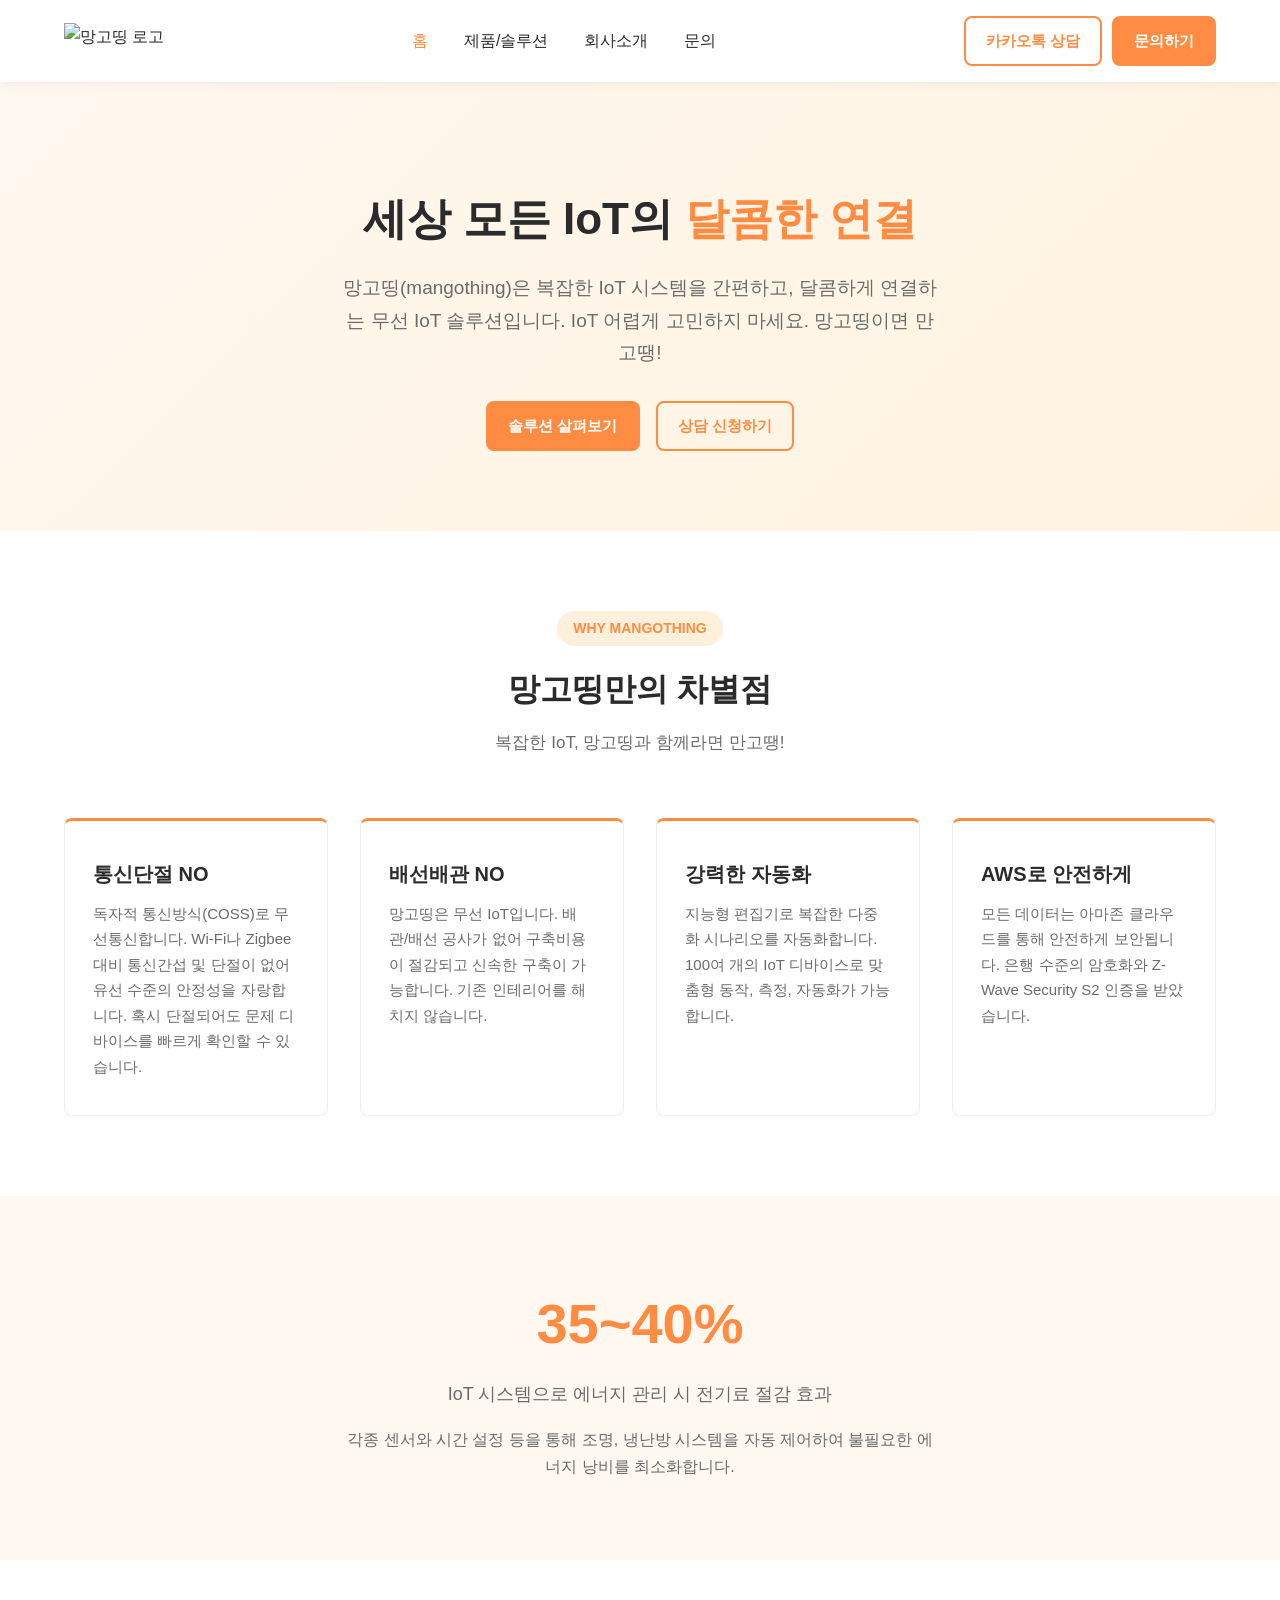
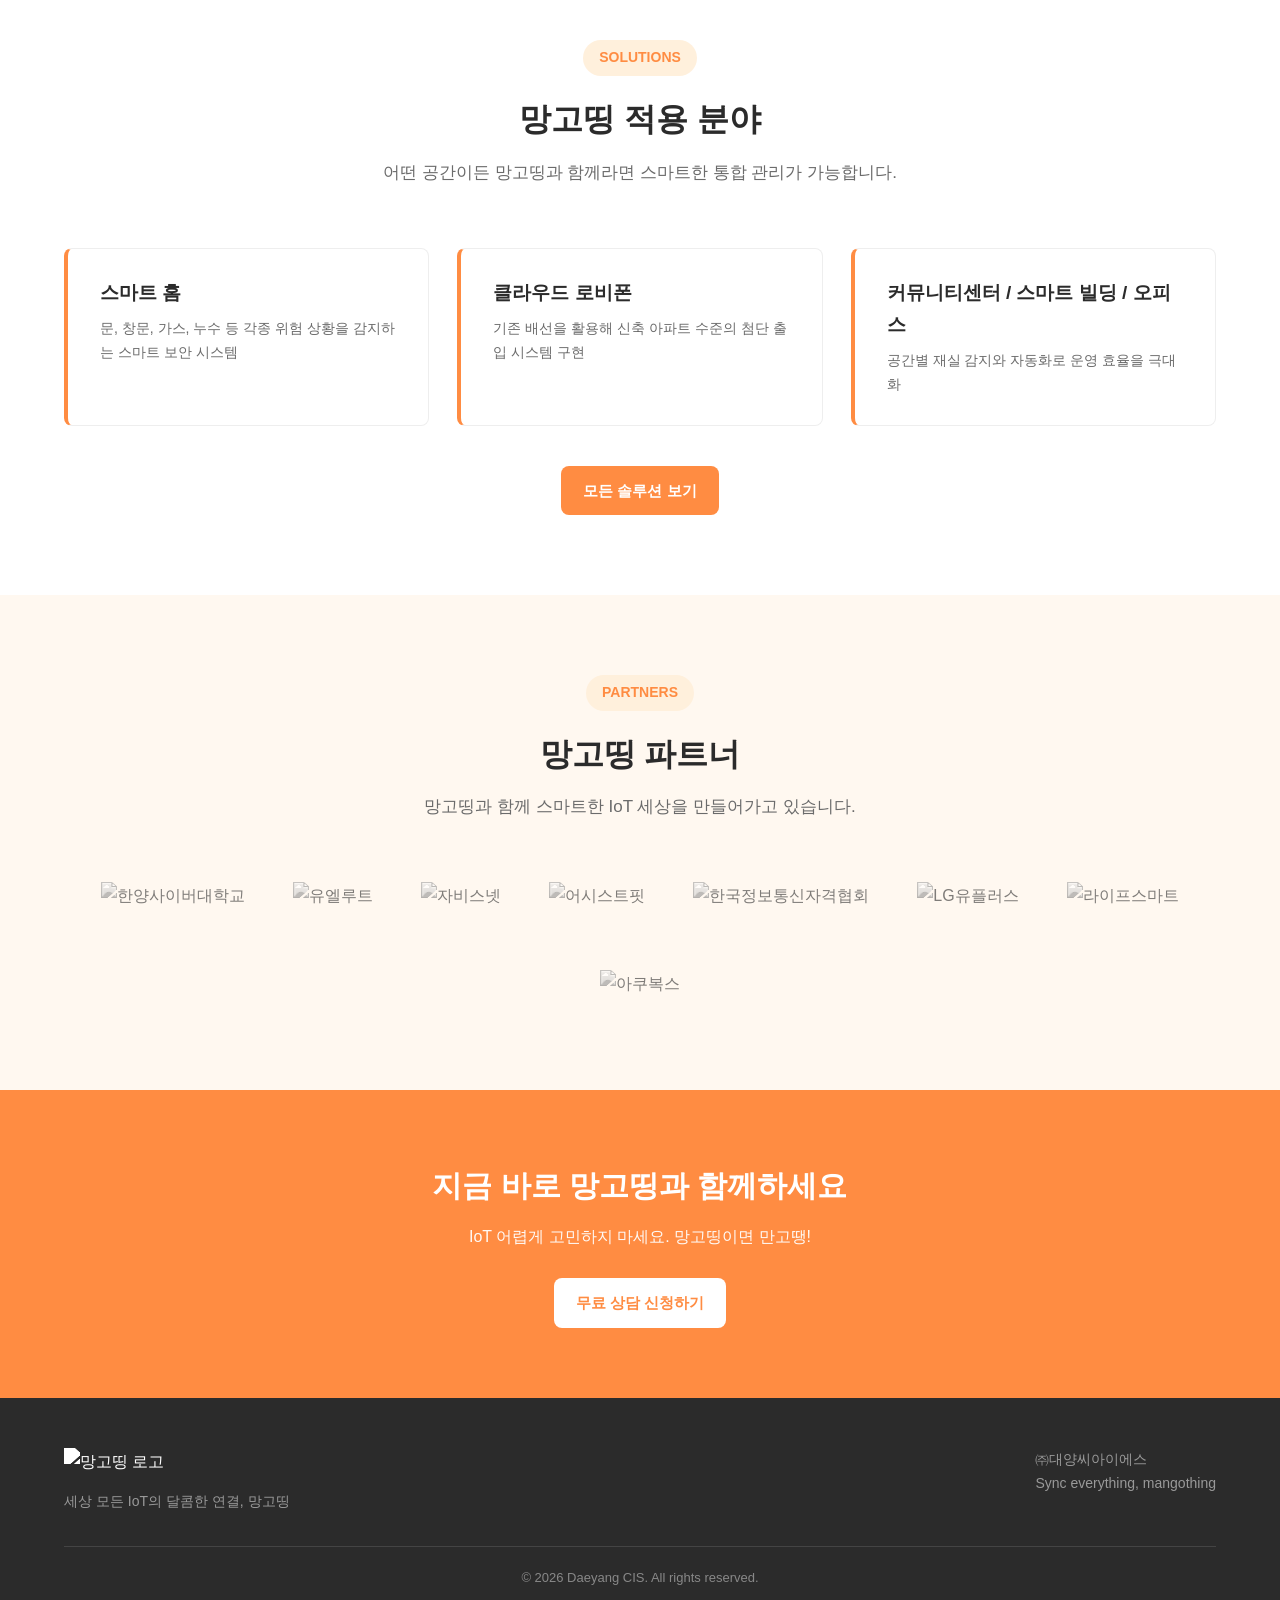
==== commit 6867c772: "Update index.html" ====
--- a/index.html
+++ b/index.html
@@ -50,28 +50,30 @@
         <h2>망고띵만의 차별점</h2>
         <p>복잡한 IoT, 망고띵과 함께라면 만고땡!</p>
       </div>
+
+
+      
       <div class="feature-grid">
         <div class="feature-card">
-          <div class="icon">📡</div>
           <h3>통신단절 NO</h3>
           <p>독자적 통신방식(COSS)로 무선통신합니다. Wi-Fi나 Zigbee 대비 통신간섭 및 단절이 없어 유선 수준의 안정성을 자랑합니다. 혹시 단절되어도 문제 디바이스를 빠르게 확인할 수 있습니다.</p>
         </div>
         <div class="feature-card">
-          <div class="icon">🔌</div>
           <h3>배선배관 NO</h3>
           <p>망고띵은 무선 IoT입니다. 배관/배선 공사가 없어 구축비용이 절감되고 신속한 구축이 가능합니다. 기존 인테리어를 해치지 않습니다.</p>
         </div>
         <div class="feature-card">
-          <div class="icon">🤖</div>
           <h3>강력한 자동화</h3>
           <p>지능형 편집기로 복잡한 다중화 시나리오를 자동화합니다. 100여 개의 IoT 디바이스로 맞춤형 동작, 측정, 자동화가 가능합니다.</p>
         </div>
         <div class="feature-card">
-          <div class="icon">🔒</div>
           <h3>AWS로 안전하게</h3>
           <p>모든 데이터는 아마존 클라우드를 통해 안전하게 보안됩니다. 은행 수준의 암호화와 Z-Wave Security S2 인증을 받았습니다.</p>
         </div>
       </div>
+
+
+      
     </div>
   </section>
 
@@ -96,29 +98,31 @@
         <h2>망고띵 적용 분야</h2>
         <p>어떤 공간이든 망고띵과 함께라면 스마트한 통합 관리가 가능합니다.</p>
       </div>
-      <div class="solution-grid">
+
+
+            <div class="solution-grid">
         <div class="solution-card">
-          <div class="thumb">🏠</div>
           <div class="content">
             <h3>스마트 홈</h3>
             <p>문, 창문, 가스, 누수 등 각종 위험 상황을 감지하는 스마트 보안 시스템</p>
           </div>
         </div>
         <div class="solution-card">
-          <div class="thumb">📞</div>
           <div class="content">
             <h3>클라우드 로비폰</h3>
             <p>기존 배선을 활용해 신축 아파트 수준의 첨단 출입 시스템 구현</p>
           </div>
         </div>
         <div class="solution-card">
-          <div class="thumb">🏢</div>
           <div class="content">
             <h3>커뮤니티센터 / 스마트 빌딩 / 오피스</h3>
             <p>공간별 재실 감지와 자동화로 운영 효율을 극대화</p>
           </div>
         </div>
       </div>
+
+      
+      
       <div style="text-align:center;margin-top:40px;">
         <a href="solutions.html" class="btn btn-primary">모든 솔루션 보기</a>
       </div>
--- a/css/style.css
+++ b/css/style.css
@@ -161,15 +161,6 @@
   justify-content: center;
 }
 
-.hero-image {
-  margin-top: 50px;
-  max-width: 800px;
-  margin-left: auto;
-  margin-right: auto;
-  border-radius: 16px;
-  overflow: hidden;
-}
-
 /* ===== 섹션 공통 ===== */
 .section {
   padding: 80px 0;
@@ -206,7 +197,7 @@
   margin-top: 12px;
 }
 
-/* ===== 특징 카드 그리드 ===== */
+/* ===== 특징 카드 그리드 (아이콘 없는 미니멀 버전) ===== */
 .feature-grid {
   display: grid;
   grid-template-columns: repeat(auto-fit, minmax(260px, 1fr));
@@ -216,26 +207,22 @@
 .feature-card {
   background: var(--white);
   border: 1px solid #EEE;
-  border-radius: 16px;
+  border-top: 3px solid var(--mango-orange);
+  border-radius: 8px;
   padding: 36px 28px;
   transition: transform 0.25s, box-shadow 0.25s;
 }
 
 .feature-card:hover {
-  transform: translateY(-6px);
-  box-shadow: 0 12px 30px rgba(255,140,66,0.15);
-}
-
-.feature-card .icon {
-  font-size: 40px;
-  margin-bottom: 16px;
+  transform: translateY(-4px);
+  box-shadow: 0 10px 24px rgba(255,140,66,0.12);
 }
 
 .feature-card h3 {
   font-size: 20px;
   font-weight: 700;
   margin-bottom: 10px;
-  color: var(--mango-orange);
+  color: var(--mango-dark);
 }
 
 .feature-card p {
@@ -260,7 +247,7 @@
   margin-top: 8px;
 }
 
-/* ===== 솔루션 카드 (제품 페이지) ===== */
+/* ===== 솔루션 카드 (제품 페이지, 미니멀 버전) ===== */
 .solution-grid {
   display: grid;
   grid-template-columns: repeat(auto-fit, minmax(280px, 1fr));
@@ -268,33 +255,26 @@
 }
 
 .solution-card {
-  border-radius: 16px;
+  border-radius: 8px;
   overflow: hidden;
   border: 1px solid #EEE;
-  transition: transform 0.25s;
+  border-left: 4px solid var(--mango-orange);
+  transition: box-shadow 0.25s;
 }
 
 .solution-card:hover {
-  transform: translateY(-4px);
-}
-
-.solution-card .thumb {
-  height: 180px;
-  background: var(--mango-light-bg);
-  display: flex;
-  align-items: center;
-  justify-content: center;
-  font-size: 48px;
+  box-shadow: 0 8px 20px rgba(0,0,0,0.06);
 }
 
 .solution-card .content {
-  padding: 24px;
+  padding: 28px 32px;
 }
 
 .solution-card h3 {
   font-size: 19px;
   font-weight: 700;
   margin-bottom: 8px;
+  color: var(--mango-dark);
 }
 
 .solution-card p {
@@ -375,8 +355,8 @@
   position: absolute;
   left: -30px;
   top: 4px;
-  width: 12px;
-  height: 12px;
+  width: 10px;
+  height: 10px;
   background: var(--mango-orange);
   border-radius: 50%;
 }
@@ -386,7 +366,7 @@
   color: var(--mango-orange);
 }
 
-/* ===== 문의 페이지 ===== */
+/* ===== 문의 페이지 (미니멀 버전) ===== */
 .contact-grid {
   display: grid;
   grid-template-columns: 1fr 1fr;
@@ -395,44 +375,43 @@
 
 .contact-info-card {
   background: var(--mango-light-bg);
-  border-radius: 16px;
+  border-radius: 8px;
   padding: 32px;
 }
 
 .contact-info-card h3 {
   font-size: 20px;
-  margin-bottom: 20px;
+  margin-bottom: 24px;
 }
 
 .contact-info-item {
-  display: flex;
-  align-items: center;
-  gap: 12px;
-  margin-bottom: 18px;
+  margin-bottom: 22px;
   font-size: 15px;
 }
 
-.contact-info-item .icon {
-  font-size: 22px;
+.contact-info-item strong {
+  display: block;
+  margin-bottom: 4px;
+  font-size: 15px;
+  color: var(--mango-dark);
 }
 
 .kakao-btn {
-  display: inline-flex;
-  align-items: center;
-  gap: 8px;
+  display: inline-block;
   background: #FEE500;
   color: #3C1E1E;
   font-weight: 700;
-  padding: 12px 22px;
-  border-radius: 8px;
-  margin-top: 8px;
+  padding: 10px 20px;
+  border-radius: 6px;
+  margin-top: 10px;
+  font-size: 14px;
 }
 
 .form-embed {
   width: 100%;
   min-height: 900px;
   border: none;
-  border-radius: 12px;
+  border-radius: 8px;
 }
 
 /* ===== 푸터 ===== */
